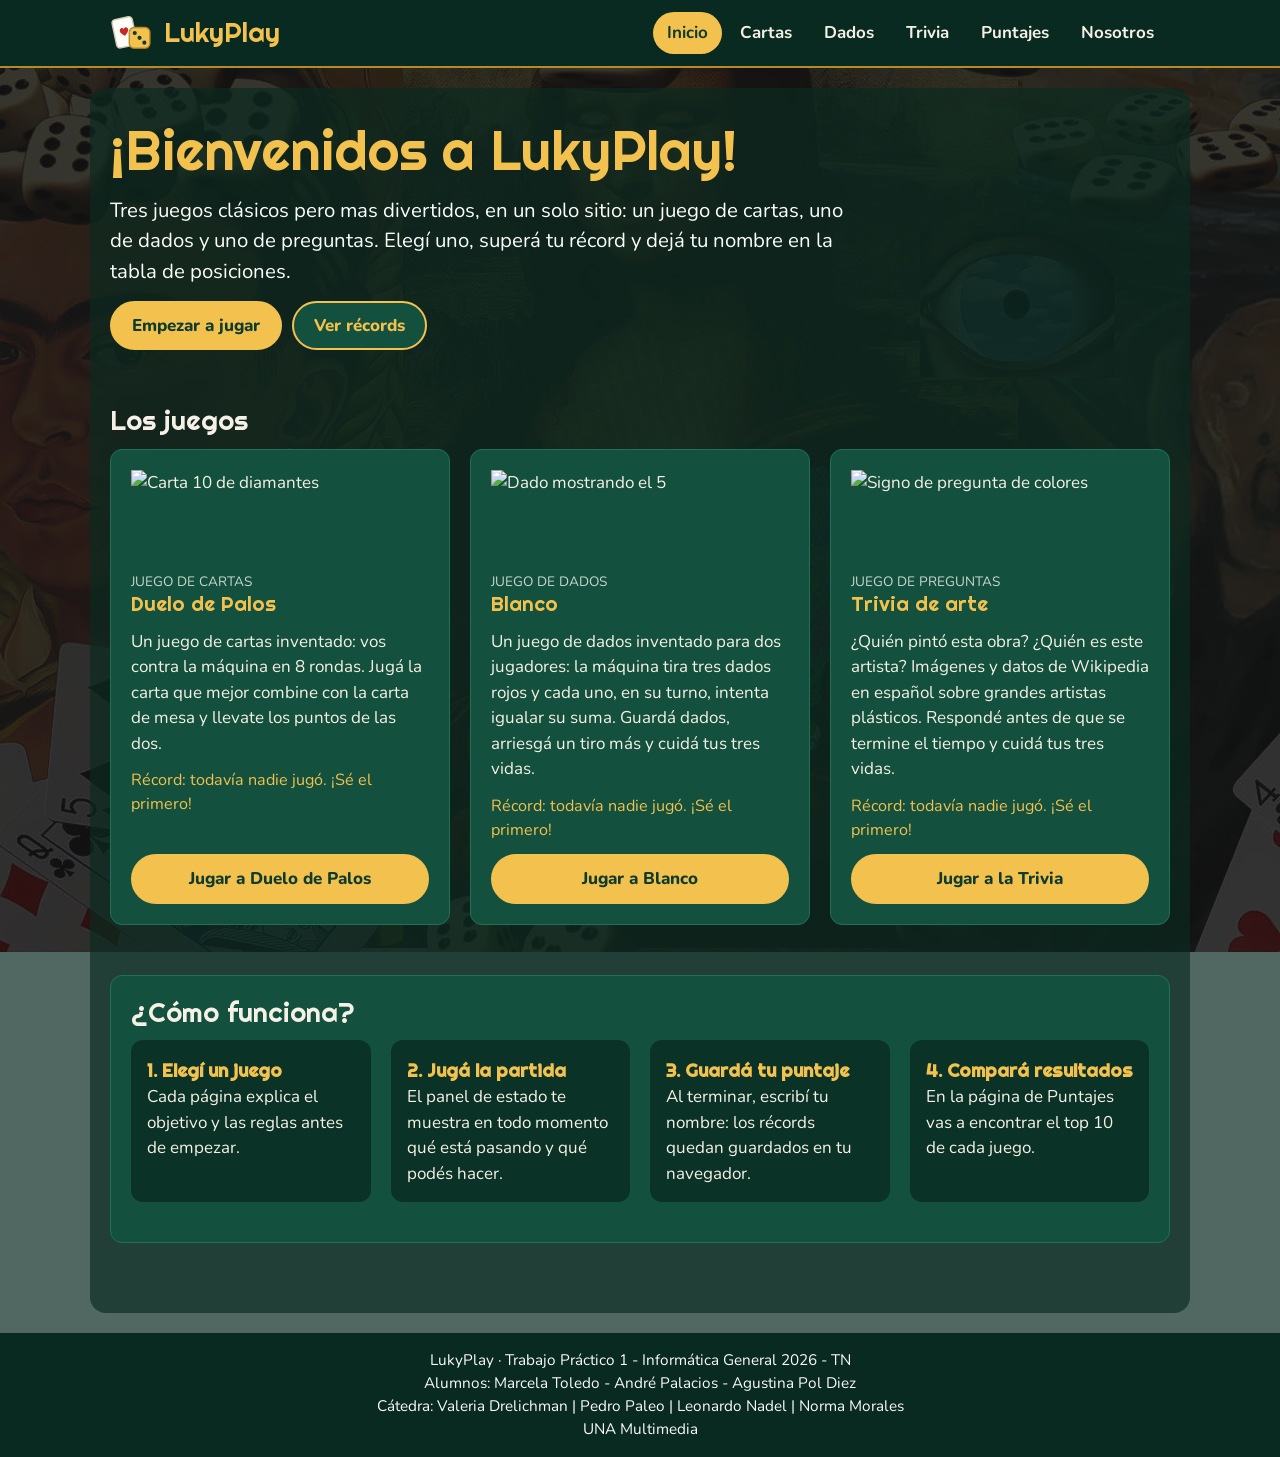
==== index.html @ 2ef5e029 "Estructura del sitio" ====
<!DOCTYPE html>
<html lang="es">
<head>
  <meta charset="UTF-8">
  <meta name="viewport" content="width=device-width, initial-scale=1.0">
  <title>LukyPlay | Inicio</title>
  <link rel="preconnect" href="https://fonts.googleapis.com">
  <link rel="preconnect" href="https://fonts.gstatic.com" crossorigin>
  <link href="https://fonts.googleapis.com/css2?family=Nunito:wght@400;700;800&family=Righteous&display=swap" rel="stylesheet">
  <link rel="stylesheet" href="css/estilos.css">
</head>
<body>
  <header class="encabezado">
    <div class="encabezado-contenido">
      <a class="marca" href="index.html"><img src="img/logo.svg" alt="">LukyPlay</a>
      <nav class="menu">
        <ul>
          <li><a class="activo" href="index.html">Inicio</a></li>
          <li><a href="cartas.html">Cartas</a></li>
          <li><a href="dados.html">Dados</a></li>
          <li><a href="preguntas.html">Trivia</a></li>
          <li><a href="puntajes.html">Puntajes</a></li>
          <li><a href="nosotros.html">Nosotros</a></li>
        </ul>
      </nav>
    </div>
  </header>

  <main>
    <section class="portada">
      <div class="portada-texto">
        <h1>¡Bienvenidos a LukyPlay!</h1>
        <p class="bajada">Tres juegos clásicos pero mas divertidos, en un solo sitio: un juego de cartas, uno de dados y uno de preguntas. Elegí uno, superá tu récord y dejá tu nombre en la tabla de posiciones.</p>
        <div class="acciones">
          <a class="btn" href="cartas.html">Empezar a jugar</a>
          <a class="btn btn-secundario" href="puntajes.html">Ver récords</a>
        </div>
      </div>
      <div class="portada-imagen">
        <div class="abanico">
          <img class="carta-1" src="img/cartas/corazones-A.svg" alt="">
          <img class="carta-2" src="img/cartas/picas-K.svg" alt="">
          <img class="dado-portada" src="img/dados/dado-6.svg" alt="">
        </div>
      </div>
    </section>

    <section>
      <h2 id="titulo-juegos">Los juegos</h2>
      <div class="tarjetas-juegos">
        <article class="tarjeta-juego">
          <img src="img/cartas/diamantes-10.svg" alt="Carta 10 de diamantes">
          <span class="etiqueta">Juego de cartas</span>
          <h3>Duelo de Palos</h3>
          <p>Un juego de cartas inventado: vos contra la máquina en 8 rondas. Jugá la carta que mejor combine con la carta de mesa y llevate los puntos de las dos.</p>
          <p class="record-portada" id="record-cartas">Récord: —</p>
          <a class="btn" href="cartas.html">Jugar a Duelo de Palos</a>
        </article>
        <article class="tarjeta-juego">
          <img src="img/dados/dado-5.svg" alt="Dado mostrando el 5">
          <span class="etiqueta">Juego de dados</span>
          <h3>Blanco</h3>
          <p>Un juego de dados inventado para dos jugadores: la máquina tira tres dados rojos y cada uno, en su turno, intenta igualar su suma. Guardá dados, arriesgá un tiro más y cuidá tus tres vidas.</p>
          <p class="record-portada" id="record-dados">Récord: —</p>
          <a class="btn" href="dados.html">Jugar a Blanco</a>
        </article>
        <article class="tarjeta-juego">
          <img src="img/logo-trivia.png" alt="Signo de pregunta de colores">
          <span class="etiqueta">Juego de preguntas</span>
          <h3>Trivia de arte</h3>
          <p>¿Quién pintó esta obra? ¿Quién es este artista? Imágenes y datos de Wikipedia en español sobre grandes artistas plásticos. Respondé antes de que se termine el tiempo y cuidá tus tres vidas.</p>
          <p class="record-portada" id="record-preguntas">Récord: —</p>
          <a class="btn" href="preguntas.html">Jugar a la Trivia</a>
        </article>
      </div>
    </section>

    <section class="panel">
      <h2 id="titulo-como">¿Cómo funciona?</h2>
      <ol class="pasos">
        <li><strong>1. Elegí un juego</strong>Cada página explica el objetivo y las reglas antes de empezar.</li>
        <li><strong>2. Jugá la partida</strong>El panel de estado te muestra en todo momento qué está pasando y qué podés hacer.</li>
        <li><strong>3. Guardá tu puntaje</strong>Al terminar, escribí tu nombre: los récords quedan guardados en tu navegador.</li>
        <li><strong>4. Compará resultados</strong>En la página de Puntajes vas a encontrar el top 10 de cada juego.</li>
      </ol>
    </section>
  </main>

   <footer class="pie">     
        <p>LukyPlay · Trabajo Práctico 1 - Informática General 2026 - TN</p>
        <p>Alumnos: Marcela Toledo - André Palacios - Agustina Pol Diez</p>      
        <p>Cátedra: Valeria Drelichman | Pedro Paleo | Leonardo Nadel | Norma Morales<br>
            UNA Multimedia</p>
  </footer>

  <script src="js/comun.js"></script>
  <script src="js/inicio.js"></script>
</body>
</html>
---- css/estilos.css ----
/* 
   LukyPlay - Hoja de estilos única del sitio
   Organización:
   1. Estilos generales
   2. Estructura (header, nav, main, footer)
   3. Componentes comunes (botones, paneles, mensajes, formularios)
   4. Página principal
   5. Juego de cartas (Duelo de Palos)
   6. Juego de dados (Blanco)
   7. Juego de preguntas (Trivia)
   8. Puntajes y Nosotros

   Colores del sitio:
   verde mesa #0e3b2e · verde panel #14503e · borde #21705a
   dorado #f2c14e · crema #fbf6ea · texto #f5f1e6 · rojo #e05252
   */

/* ---------- 1. Estilos generales ---------- */
* {
  box-sizing: border-box;
}

body {
  margin: 0;
  min-height: 100vh;
  display: flex;
  flex-direction: column;
  font-family: 'Nunito', Arial, sans-serif;
  font-size: 17px;
  line-height: 1.5;
  color: #f5f1e6;
  /* Fondo: collage de obras, cartas y dados. Queda fijo al hacer scroll */
  background-color: #0b2b22b5;
  background-image: url("../img/fondo.jpg");
  background-position: center;
  background-repeat: no-repeat;
  background-attachment: fixed;
}

h1,
h2,
h3 {
  font-family: 'Righteous', 'Arial Black', sans-serif;
  font-weight: normal;
  line-height: 1.2;
  margin: 0 0 12px;
}

h1 {
  font-size: 2.4em;
  color: #f2c14e;
}

h2 {
  font-size: 1.6em;
}

h3 {
  font-size: 1.2em;
  color: #f2c14e;
}

p {
  margin: 0 0 12px;
}

a:link,
a:visited {
  color: #f2c14e;
}

a:hover,
a:active {
  color: #ffffff;
}

img {
  max-width: 100%;
}

/* ---------- 2. Estructura ---------- */
.encabezado {
  background-color: #092a20;
  border-bottom: 2px solid #b8892a;
}

.encabezado-contenido {
  max-width: 1100px;
  margin: 0 auto;
  padding: 10px 20px;
  display: flex;
  flex-wrap: wrap;
  align-items: center;
  justify-content: space-between;
}

.marca {
  display: flex;
  align-items: center;
  font-family: 'Righteous', sans-serif;
  font-size: 1.6em;
  text-decoration: none;
}

.marca img {
  width: 44px;
  height: 44px;
  margin-right: 10px;
}

.menu ul {
  list-style-type: none;
  margin: 0;
  padding: 0;
  display: flex;
  flex-wrap: wrap;
}

.menu li {
  margin: 2px;
}

.menu a:link,
.menu a:visited {
  display: block;
  padding: 8px 14px;
  border-radius: 999px;
  color: #f5f1e6;
  text-decoration: none;
  font-weight: bold;
}

.menu a:hover {
  background-color: #14503e;
  color: #f2c14e;
}

/* Página actual del menú */
.menu a.activo {
  background-color: #f2c14e;
  color: #0e3b2e;
}

/* El contenido va sobre un panel verde semitransparente
   para que el texto se lea bien encima del fondo */
main {
  flex: 1;
  width: 100%;
  max-width: 1100px;
  margin: 20px auto;
  padding: 30px 20px 50px;
  background-color: rgba(9, 42, 32, 0.667);
  border-radius: 16px;
}

.pie {
  background-color: #092a20;
  color: #f9faf9;
  text-align: center;
  font-size: 0.9em;
  padding: 16px 20px;
}

.pie p {
  margin: 0;
}

/* ---------- 3. Componentes comunes ---------- */
.panel {
  background-color: #14503e;
  border: 1px solid #21705a;
  border-radius: 12px;
  padding: 20px;
  margin-bottom: 20px;
}

/* Dos columnas (objetivo y reglas) que pasan a una sola en pantallas chicas */
.intro-juego {
  display: flex;
  flex-wrap: wrap;
  margin: 0 -10px 20px;
}

.intro-juego .panel {
  flex: 1 1 300px;
  margin: 0 10px 20px;
}

.reglas {
  margin: 0;
  padding-left: 20px;
}

.reglas li {
  margin-bottom: 6px;
}

.btn {
  display: inline-block;
  font-family: 'Nunito', Arial, sans-serif;
  font-size: 1em;
  font-weight: 800;
  text-decoration: none;
  padding: 10px 20px;
  border-radius: 999px;
  border: 2px solid #f2c14e;
  background-color: #f2c14e;
  color: #0e3b2e;
  cursor: pointer;
}

a.btn:link,
a.btn:visited {
  color: #0e3b2e;
}

.btn:hover {
  background-color: #ffd66e;
  border-color: #ffd66e;
}

.btn-secundario {
  background-color: #14503e;
  color: #f2c14e;
}

a.btn-secundario:link,
a.btn-secundario:visited {
  color: #f2c14e;
}

.btn-secundario:hover {
  background-color: #1d6650;
  border-color: #f2c14e;
}

.btn-peligro {
  background-color: #e05252;
  border-color: #e05252;
  color: #ffffff;
}

.btn-peligro:hover {
  background-color: #ef6a6a;
  border-color: #ef6a6a;
}

/* Botones deshabilitados: se ven grises y no se pueden usar */
button:disabled,
button:disabled:hover {
  background-color: #3c5a50;
  border-color: #3c5a50;
  color: #7d8c85;
  cursor: not-allowed;
}

.acciones {
  display: flex;
  flex-wrap: wrap;
  align-items: center;
  margin: 14px 0;
}

.acciones .btn,
.acciones .mensaje {
  margin: 0 10px 10px 0;
}

.mensaje {
  padding: 12px 16px;
  border-radius: 8px;
  background-color: #0b3227;
  border-left: 5px solid #f2c14e;
  font-weight: bold;
  margin: 14px 0;
}

.mensaje-ok {
  border-left-color: #4cc38a;
}

.mensaje-error {
  border-left-color: #e05252;
}

.oculto {
  display: none;
}

/* Panel de estado: ronda, puntos, tiro, tiempo, vidas, etc. */
.estado {
  display: flex;
  flex-wrap: wrap;
  margin-bottom: 6px;
}

.estado-item {
  background-color: #0b3227;
  border-radius: 8px;
  padding: 8px 14px;
  min-width: 110px;
  margin: 0 10px 10px 0;
}

.estado-item span {
  display: block;
  font-size: 0.8em;
  color: #c9d8cf;
  text-transform: uppercase;
}

.estado-item strong {
  font-size: 1.3em;
  color: #f2c14e;
}

.campo {
  margin: 0 16px 14px 0;
}

.campo label {
  display: block;
  font-weight: bold;
  margin-bottom: 4px;
}

.campo input,
.campo select {
  font-family: 'Nunito', Arial, sans-serif;
  font-size: 1em;
  padding: 8px 12px;
  border-radius: 8px;
  border: 2px solid #21705a;
  background-color: #fbf6ea;
  color: #1b1b1b;
  width: 100%;
  max-width: 320px;
}

.campo-error {
  color: #ffb3b3;
  font-weight: bold;
}

.form-record {
  margin-top: 16px;
  padding-top: 16px;
  border-top: 1px dashed #21705a;
}

.fila-form,
.config-jugadores {
  display: flex;
  flex-wrap: wrap;
  align-items: flex-end;
}

/* ---------- 4. Página principal ---------- */
.portada {
  display: flex;
  flex-wrap: wrap;
  align-items: center;
  margin-bottom: 30px;
}

.portada-texto {
  flex: 1 1 400px;
  margin-right: 20px;
}

.portada-texto h1 {
  font-size: 3.2em;
}

.bajada {
  font-size: 1.2em;
  color: #f9fdfb;
  
}

.portada-imagen {
  flex: 0 1 300px;
  display: flex;
  justify-content: center;
}

/* Cartas y dado superpuestos con position y z-index */
.abanico {
  position: relative;
  width: 260px;
  height: 200px;
}

.abanico img {
  position: absolute;
  width: 110px;
  top: 20px;
}

.abanico .carta-1 {
  left: 20px;
  transform: rotate(-14deg);
}

.abanico .carta-2 {
  left: 80px;
  top: 0;
  z-index: 2;
}

.abanico .dado-portada {
  width: 70px;
  left: 175px;
  top: 120px;
  z-index: 3;
  transform: rotate(12deg);
}

.tarjetas-juegos {
  display: flex;
  flex-wrap: wrap;
  margin: 0 -10px 30px;
}

.tarjeta-juego {
  flex: 1 1 280px;
  display: flex;
  flex-direction: column;
  margin: 0 10px 20px;
  background-color: #14503e;
  border: 1px solid #21705a;
  border-radius: 12px;
  padding: 20px;
}

.tarjeta-juego:hover {
  border-color: #f2c14e;
}

.tarjeta-juego img {
  height: 90px;
  width: auto;
  align-self: flex-start;
  margin-bottom: 12px;
}

.etiqueta {
  font-size: 0.8em;
  text-transform: uppercase;
  color: #c9d8cf;
}

.tarjeta-juego p {
  flex: 1;
}

.record-portada {
  font-size: 0.95em;
  color: #f2c14e;
}

.tarjeta-juego .btn {
  text-align: center;
}

.pasos {
  display: flex;
  flex-wrap: wrap;
  padding: 0;
  margin: 0 -10px;
  list-style-type: none;
}

.pasos li {
  flex: 1 1 220px;
  margin: 0 10px 20px;
  background-color: #0b3227;
  border-radius: 12px;
  padding: 16px;
}

.pasos strong {
  display: block;
  color: #f2c14e;
  font-family: 'Righteous', sans-serif;
  font-size: 1.1em;
}

/* ---------- 5. Juego de cartas (Duelo de Palos) ---------- */
.mesa {
  background-color: #0b3227;
  border: 6px solid #5a3a1e;
  border-radius: 24px;
  padding: 20px;
}

/* Carta de mesa y las dos jugadas, una al lado de la otra */
.fila-mesa {
  display: flex;
  flex-wrap: wrap;
  border-bottom: 1px dashed #21705a;
  margin-bottom: 16px;
}

.fila-mesa .zona-mano {
  flex: 1 1 180px;
}

.zona-mano {
  margin-bottom: 16px;
}

.mano {
  display: flex;
  flex-wrap: wrap;
  min-height: 150px;
}

.carta {
  margin: 0 10px 10px 0;
}

.carta img {
  display: block;
  width: 100px;
  height: 140px;
}

/* Cartas de la mano del jugador: son botones */
.carta-boton {
  padding: 0;
  margin: 0 10px 10px 0;
  border: 4px solid #0b3227;
  border-radius: 12px;
  background-color: #0b3227;
  cursor: pointer;
}

.carta-boton img {
  display: block;
  width: 100px;
  height: 140px;
}

.carta-boton:hover {
  border-color: #f2c14e;
}

.carta-boton:disabled,
.carta-boton:disabled:hover {
  border-color: #0b3227;
  background-color: #0b3227;
  cursor: not-allowed;
}

/* La mano de la máquina se ve más chica */
.mano-chica {
  min-height: 80px;
}

.mano-chica .carta img {
  width: 50px;
  height: 70px;
}

/* ---------- 6. Juego de dados (Blanco) ---------- */
.zona-dados {
  padding: 16px 10px 6px;
  background-color: #0b3227;
  border: 6px solid #5a3a1e;
  border-radius: 24px;
  margin-bottom: 10px;
  text-align: center;
}

.zona-objetivo {
  border-color: #8e1f1f;
}

.titulo-dados span {
  color: #ffffff;
  font-size: 1.3em;
}

.fila-dados {
  display: flex;
  flex-wrap: wrap;
  justify-content: center;
}

.dado-imagen {
  width: 80px;
  height: 80px;
  margin: 0 7px 10px;
}

.dado {
  width: 80px;
  height: 80px;
  padding: 0;
  margin: 0 7px 10px;
  border: 4px solid #0b3227;
  border-radius: 18px;
  background-color: #0b3227;
  cursor: pointer;
}

.dado img {
  width: 100%;
  height: 100%;
  display: block;
}

.dado:hover {
  border-color: #b8892a;
}

/* Dado guardado por el jugador */
.retenido,
.retenido:hover {
  border-color: #f2c14e;
  background-color: #f2c14e;
}

.dado:disabled {
  cursor: not-allowed;
  border-color: #0b3227;
  background-color: #0b3227;
}

.retenido:disabled {
  border-color: #f2c14e;
  background-color: #f2c14e;
}

/* Durante la tirada los dados alternan esta clase */
.girando img {
  transform: rotate(20deg);
}

/* Marcador de los dos jugadores */
.marcador {
  display: flex;
  flex-wrap: wrap;
  margin-bottom: 6px;
}

.marcador-jugador {
  flex: 1 1 200px;
  margin: 0 10px 10px 0;
  padding: 10px 14px;
  border: 3px solid #21705a;
  border-radius: 12px;
  background-color: #0b3227;
}

.marcador-jugador strong {
  display: block;
  font-family: 'Righteous', sans-serif;
  font-size: 1.2em;
}

/* Jugador que tiene el turno */
.marcador-activo {
  border-color: #f2c14e;
  background-color: #1d4a3c;
}

/* Jugador sin vidas */
.marcador-afuera {
  color: #7d8c85;
  text-decoration: line-through;
}

.ayuda-dados {
  text-align: center;
  color: #c9d8cf;
  font-size: 0.95em;
}

/* ---------- 7. Juego de preguntas (Trivia) ---------- */
.barra-tiempo {
  height: 14px;
  background-color: #0b3227;
  border-radius: 999px;
  overflow: hidden;
  margin-bottom: 16px;
}

.barra-tiempo-relleno {
  height: 100%;
  width: 100%;
  background-color: #4cc38a;
}

.alerta {
  background-color: #e05252;
}

.pregunta-meta {
  display: flex;
  flex-wrap: wrap;
  margin-bottom: 8px;
}

.chip {
  font-size: 0.8em;
  padding: 2px 10px;
  margin-right: 8px;
  border-radius: 999px;
  background-color: #0b3227;
  color: #c9d8cf;
}

/* Imagen a la izquierda y pregunta a la derecha (en celular, una debajo de la otra) */
.pregunta-layout {
  display: flex;
  flex-wrap: wrap;
  align-items: flex-start;
  margin: 0 -10px;
}

.pregunta-imagen {
  flex: 0 1 320px;
  margin: 0 10px 16px;
  text-align: center;
}

.pregunta-imagen img {
  max-height: 340px;
  border: 6px solid #5a3a1e;
  border-radius: 6px;
  background-color: #fbf6ea;
}

.pregunta-contenido {
  flex: 1 1 320px;
  margin: 0 10px;
}

.pista {
  color: #f2c14e;
  font-style: italic;
}

/* Resumen de Wikipedia que aparece después de responder */
.dato {
  font-size: 0.95em;
  color: #c9d8cf;
  border-left: 3px solid #21705a;
  padding-left: 12px;
}

.texto-pregunta {
  font-size: 1.35em;
  font-weight: 800;
  margin-bottom: 16px;
}

.opciones {
  display: flex;
  flex-direction: column;
}

.opcion {
  font-family: 'Nunito', sans-serif;
  font-size: 1.05em;
  text-align: left;
  padding: 12px 16px;
  margin-bottom: 10px;
  border-radius: 10px;
  border: 2px solid #21705a;
  background-color: #0b3227;
  color: #f5f1e6;
  cursor: pointer;
}

.opcion:hover {
  border-color: #f2c14e;
  background-color: #1d4a3c;
}

.opcion:disabled,
.opcion:disabled:hover {
  border-color: #21705a;
  background-color: #0b3227;
  color: #9fb3a9;
  cursor: default;
}

/* Respuesta correcta en verde y elegida incorrecta en rojo */
.correcta,
.correcta:disabled,
.correcta:disabled:hover {
  border-color: #4cc38a;
  background-color: #1f6b4c;
  color: #ffffff;
}

.incorrecta,
.incorrecta:disabled,
.incorrecta:disabled:hover {
  border-color: #e05252;
  background-color: #6e2a2a;
  color: #ffffff;
}

/* Opciones eliminadas por el comodín 50:50 */
.descartada,
.descartada:disabled {
  text-decoration: line-through;
  color: #5d7268;
}

.cargando {
  display: flex;
  align-items: center;
}

.cargando p {
  margin: 0 0 0 14px;
}

.dado-cargando {
  width: 44px;
  height: 44px;
}

/* Animación de giro (igual que el ejemplo del dado de la clase 17).
   Se ejecuta cada vez que aparece la sección de carga. */
.dado-cargando {
  animation: girar 1s linear;
}

@keyframes girar {
  from {
    transform: rotate(0deg);
  }
  to {
    transform: rotate(360deg);
  }
}

/* ---------- 8. Puntajes y Nosotros ---------- */
.grilla-puntajes {
  display: flex;
  flex-wrap: wrap;
  margin: 0 -10px;
}

.grilla-puntajes .panel {
  flex: 1 1 320px;
  margin: 0 10px 20px;
}

.lista-records {
  margin: 0;
  padding-left: 24px;
}

.lista-records li {
  padding: 6px 0;
  border-bottom: 1px solid #21705a;
}

.sin-datos {
  color: #c9d8cf;
  font-style: italic;
}

.integrantes {
  display: flex;
  flex-wrap: wrap;
  list-style-type: none;
  padding: 0;
  margin: 0 -10px 20px;
}

.integrante {
  flex: 1 1 240px;
  margin: 0 10px 20px;
  background-color: #14503e;
  border: 1px solid #21705a;
  border-radius: 12px;
  padding: 20px;
  text-align: center;
}

.avatar {
  width: 80px;
  height: 80px;
  margin: 0 auto 10px;
  border-radius: 50%;
  background-color: #f2c14e;
  color: #0e3b2e;
  font-family: 'Righteous', sans-serif;
  font-size: 2em;
  display: flex;
  align-items: center;
  justify-content: center;
}

.integrante h3 {
  margin-bottom: 4px;
}

.integrante p {
  color: #c9d8cf;
  margin: 0;
}
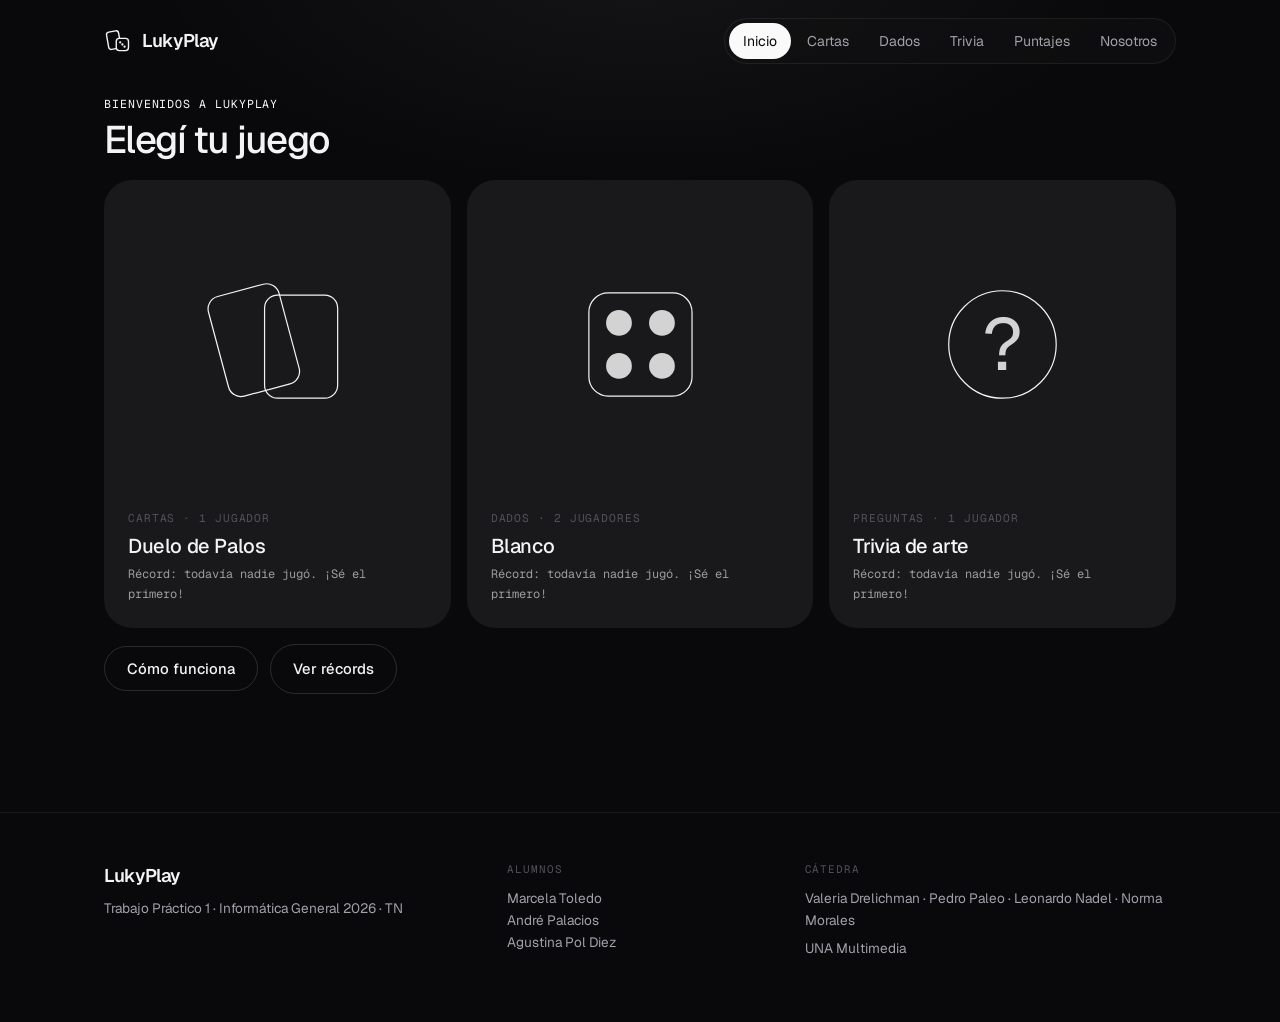
==== commit 4687f6c7: "CSS edits style: mejorar interactividad en la navegación y el juego  - Actualización de estilos CSS." ====
--- a/index.html
+++ b/index.html
@@ -6,13 +6,13 @@
   <title>LukyPlay | Inicio</title>
   <link rel="preconnect" href="https://fonts.googleapis.com">
   <link rel="preconnect" href="https://fonts.gstatic.com" crossorigin>
-  <link href="https://fonts.googleapis.com/css2?family=Nunito:wght@400;700;800&family=Righteous&display=swap" rel="stylesheet">
+  <link href="https://fonts.googleapis.com/css2?family=Geist:wght@300..700&family=Geist+Mono:wght@400;500&display=swap" rel="stylesheet">
   <link rel="stylesheet" href="css/estilos.css">
 </head>
-<body>
+<body class="pagina-compacta">
   <header class="encabezado">
     <div class="encabezado-contenido">
-      <a class="marca" href="index.html"><img src="img/logo.svg" alt="">LukyPlay</a>
+      <a class="marca" href="index.html"><img src="img/logo-min.svg" alt="">LukyPlay</a>
       <nav class="menu">
         <ul>
           <li><a class="activo" href="index.html">Inicio</a></li>
@@ -27,73 +27,107 @@
   </header>
 
   <main>
-    <section class="portada">
-      <div class="portada-texto">
-        <h1>¡Bienvenidos a LukyPlay!</h1>
-        <p class="bajada">Tres juegos clásicos pero mas divertidos, en un solo sitio: un juego de cartas, uno de dados y uno de preguntas. Elegí uno, superá tu récord y dejá tu nombre en la tabla de posiciones.</p>
-        <div class="acciones">
-          <a class="btn" href="cartas.html">Empezar a jugar</a>
-          <a class="btn btn-secundario" href="puntajes.html">Ver récords</a>
-        </div>
+    <!-- Cabecera compacta: el selector de juegos queda como protagonista -->
+    <section class="cabecera-juego">
+      <div>
+        <span class="sobretitulo">Bienvenidos a LukyPlay</span>
+        <h1>Elegí tu juego</h1>
+          </div>
+      
+    </section>
+
+    <section class="selector-juegos" aria-label="Juegos">
+      <!-- Selector de juegos: cada tarjeta es un link. Al pasar el mouse
+           se ilumina la elegida y se apagan las otras (ver estilos.css, sección 4) -->
+      <div class="tarjetas-juegos">
+        <a class="tarjeta-juego" href="cartas.html">
+          <div class="icono-juego">
+            <svg viewBox="0 0 100 100" aria-hidden="true">
+              <rect x="22" y="24" width="34" height="48" rx="6" transform="rotate(-15 39 48)"/>
+              <rect x="44" y="27" width="34" height="48" rx="6"/>
+            </svg>
+          </div>
+          <div class="tarjeta-info">
+            <span class="etiqueta">Cartas · 1 jugador</span>
+            <h3>Duelo de Palos</h3>
+            <p class="record-portada" id="record-cartas">Récord: —</p>
+          </div>
+        </a>
+        <a class="tarjeta-juego" href="dados.html">
+          <div class="icono-juego">
+            <svg viewBox="0 0 100 100" aria-hidden="true">
+              <rect x="26" y="26" width="48" height="48" rx="9"/>
+              <circle cx="40" cy="40" r="6" class="lleno"/>
+              <circle cx="60" cy="40" r="6" class="lleno"/>
+              <circle cx="40" cy="60" r="6" class="lleno"/>
+              <circle cx="60" cy="60" r="6" class="lleno"/>
+            </svg>
+          </div>
+          <div class="tarjeta-info">
+            <span class="etiqueta">Dados · 2 jugadores</span>
+            <h3>Blanco</h3>
+            <p class="record-portada" id="record-dados">Récord: —</p>
+          </div>
+        </a>
+        <a class="tarjeta-juego" href="preguntas.html">
+          <div class="icono-juego">
+            <svg viewBox="0 0 100 100" aria-hidden="true">
+              <circle cx="50" cy="50" r="25"/>
+              <text x="50" y="62" text-anchor="middle" class="lleno">?</text>
+            </svg>
+          </div>
+          <div class="tarjeta-info">
+            <span class="etiqueta">Preguntas · 1 jugador</span>
+            <h3>Trivia de arte</h3>
+            <p class="record-portada" id="record-preguntas">Récord: —</p>
+          </div>
+        </a>
       </div>
-      <div class="portada-imagen">
-        <div class="abanico">
-          <img class="carta-1" src="img/cartas/corazones-A.svg" alt="">
-          <img class="carta-2" src="img/cartas/picas-K.svg" alt="">
-          <img class="dado-portada" src="img/dados/dado-6.svg" alt="">
-        </div>
+
+      <div class="acciones">
+        <button type="button" class="btn btn-secundario" id="btn-reglas">Cómo funciona</button>
+        <a class="btn btn-secundario" href="puntajes.html">Ver récords</a>
       </div>
     </section>
 
-    <section>
-      <h2 id="titulo-juegos">Los juegos</h2>
-      <div class="tarjetas-juegos">
-        <article class="tarjeta-juego">
-          <img src="img/cartas/diamantes-10.svg" alt="Carta 10 de diamantes">
-          <span class="etiqueta">Juego de cartas</span>
-          <h3>Duelo de Palos</h3>
-          <p>Un juego de cartas inventado: vos contra la máquina en 8 rondas. Jugá la carta que mejor combine con la carta de mesa y llevate los puntos de las dos.</p>
-          <p class="record-portada" id="record-cartas">Récord: —</p>
-          <a class="btn" href="cartas.html">Jugar a Duelo de Palos</a>
-        </article>
-        <article class="tarjeta-juego">
-          <img src="img/dados/dado-5.svg" alt="Dado mostrando el 5">
-          <span class="etiqueta">Juego de dados</span>
-          <h3>Blanco</h3>
-          <p>Un juego de dados inventado para dos jugadores: la máquina tira tres dados rojos y cada uno, en su turno, intenta igualar su suma. Guardá dados, arriesgá un tiro más y cuidá tus tres vidas.</p>
-          <p class="record-portada" id="record-dados">Récord: —</p>
-          <a class="btn" href="dados.html">Jugar a Blanco</a>
-        </article>
-        <article class="tarjeta-juego">
-          <img src="img/logo-trivia.png" alt="Signo de pregunta de colores">
-          <span class="etiqueta">Juego de preguntas</span>
-          <h3>Trivia de arte</h3>
-          <p>¿Quién pintó esta obra? ¿Quién es este artista? Imágenes y datos de Wikipedia en español sobre grandes artistas plásticos. Respondé antes de que se termine el tiempo y cuidá tus tres vidas.</p>
-          <p class="record-portada" id="record-preguntas">Récord: —</p>
-          <a class="btn" href="preguntas.html">Jugar a la Trivia</a>
-        </article>
+    <!-- "Cómo funciona" en una ventana, igual que las reglas de los juegos
+         (el botón #btn-reglas la abre desde comun.js) -->
+    <dialog class="ventana-reglas ventana-chica" id="ventana-reglas" aria-labelledby="titulo-ventana-reglas">
+      <div class="ventana-contenido">
+        <div class="ventana-cabecera">
+          <h2 id="titulo-ventana-reglas">Cómo funciona</h2>
+          <form method="dialog"><button type="submit" class="btn btn-secundario">Cerrar</button></form>
+        </div>
+        <ol class="pasos">
+          <li><span class="paso-num">01</span><strong>Elegí un juego</strong>En cada juego, el botón «Cómo se juega» muestra el objetivo y las reglas.</li>
+          <li><span class="paso-num">02</span><strong>Jugá</strong>El panel de estado muestra la ronda, los puntos y lo que podés hacer.</li>
+          <li><span class="paso-num">03</span><strong>Guardá tu puntaje</strong>Al terminar, escribí tu nombre. El récord queda guardado en este navegador.</li>
+          <li><span class="paso-num">04</span><strong>Compará</strong>La tabla de puntajes muestra el top 10 de cada juego.</li>
+        </ol>
       </div>
-    </section>
-
-    <section class="panel">
-      <h2 id="titulo-como">¿Cómo funciona?</h2>
-      <ol class="pasos">
-        <li><strong>1. Elegí un juego</strong>Cada página explica el objetivo y las reglas antes de empezar.</li>
-        <li><strong>2. Jugá la partida</strong>El panel de estado te muestra en todo momento qué está pasando y qué podés hacer.</li>
-        <li><strong>3. Guardá tu puntaje</strong>Al terminar, escribí tu nombre: los récords quedan guardados en tu navegador.</li>
-        <li><strong>4. Compará resultados</strong>En la página de Puntajes vas a encontrar el top 10 de cada juego.</li>
-      </ol>
-    </section>
+    </dialog>
   </main>
 
-   <footer class="pie">     
-        <p>LukyPlay · Trabajo Práctico 1 - Informática General 2026 - TN</p>
-        <p>Alumnos: Marcela Toledo - André Palacios - Agustina Pol Diez</p>      
-        <p>Cátedra: Valeria Drelichman | Pedro Paleo | Leonardo Nadel | Norma Morales<br>
-            UNA Multimedia</p>
+  <footer class="pie">
+    <div class="pie-contenido">
+      <div>
+        <span class="pie-marca">LukyPlay</span>
+        <p>Trabajo Práctico 1 · Informática General 2026 · TN</p>
+      </div>
+      <div>
+        <span class="pie-titulo">Alumnos</span>
+        <p>Marcela Toledo<br>André Palacios<br>Agustina Pol Diez</p>
+      </div>
+      <div>
+        <span class="pie-titulo">Cátedra</span>
+        <p>Valeria Drelichman · Pedro Paleo · Leonardo Nadel · Norma Morales</p>
+        <p>UNA Multimedia</p>
+      </div>
+    </div>
   </footer>
 
   <script src="js/comun.js"></script>
+  <script src="js/interaccion.js"></script>
   <script src="js/inicio.js"></script>
 </body>
 </html>
--- a/css/estilos.css
+++ b/css/estilos.css
@@ -1,63 +1,128 @@
-/* 
-   LukyPlay - Hoja de estilos única del sitio
-   Organización:
-   1. Estilos generales
-   2. Estructura (header, nav, main, footer)
-   3. Componentes comunes (botones, paneles, mensajes, formularios)
-   4. Página principal
-   5. Juego de cartas (Duelo de Palos)
-   6. Juego de dados (Blanco)
-   7. Juego de preguntas (Trivia)
-   8. Puntajes y Nosotros
-
-   Colores del sitio:
-   verde mesa #0e3b2e · verde panel #14503e · borde #21705a
-   dorado #f2c14e · crema #fbf6ea · texto #f5f1e6 · rojo #e05252
-   */
+/*
+  LukyPlay - Hoja de estilos única del sitio
+  Organización:
+    0. Tokens
+    1. Estilos generales
+    2. Estructura (header, nav, main, footer)
+    3. Componentes comunes (botones, paneles, mensajes, formularios)
+    4. Página principal
+    5. Juego de cartas (Duelo de Palos)
+    6. Juego de dados (Blanco)
+    7. Juego de preguntas (Trivia)
+    8. Puntajes y Nosotros
+    9. Cabeceras, bloques y Nosotros (proceso, mapa, stack)
+   10. Revelado y accesibilidad
+
+  Dirección: minimalista, en blanco y negro (el color sólo marca acierto y error). El movimiento
+  se limita al revelado al hacer scroll (js/interaccion.js), el hover del
+  selector de juegos de la portada y el feedback de los juegos.
+*/
+
+/* ---------- 0. Tokens ---------- */
+:root {
+  --bg: #09090b;
+  --surface: #111113;
+  --surface-2: #19191c;
+  --line: rgba(255, 255, 255, 0.07);
+  --line-strong: rgba(255, 255, 255, 0.14);
+
+  --text: #f4f4f5;
+  --muted: #a1a1aa;
+  --faint: #52525b;
+  --accent: #fafafa;
+  --accent-soft: rgba(255, 255, 255, 0.08);
+  --accent-ink: #09090b;
+  --ok: #4ade80;
+  --ok-soft: rgba(74, 222, 128, 0.12);
+  --bad: #f87171;
+  --bad-soft: rgba(248, 113, 113, 0.12);
+
+  --font: 'Geist', system-ui, -apple-system, 'Segoe UI', Arial, sans-serif;
+  --font-mono: 'Geist Mono', ui-monospace, 'SFMono-Regular', monospace;
+
+  --radius: 14px;
+  --radius-lg: 22px;
+  --gap: 16px;
+  --space-section: clamp(56px, 8vw, 112px);
+
+  --ease-out: cubic-bezier(0.16, 1, 0.3, 1);
+  --ease-ui: cubic-bezier(0.22, 1, 0.36, 1);
+  --dur-fast: 0.2s;
+  --dur-base: 0.45s;
+  --dur-slow: 0.9s;
+
+  --z-header: 50;
+
+  /* Tamaño de cartas y dados: se achican en pantallas bajas (ver la media query de abajo) */
+  --carta-ancho: 92px;
+  --dado-lado: 76px;
+}
+
+/* Pantallas bajas (notebooks chicas): cartas y dados más chicos para no tener que hacer scroll */
+@media (max-height: 760px) {
+  :root {
+    --carta-ancho: 76px;
+    --dado-lado: 64px;
+  }
+}
 
 /* ---------- 1. Estilos generales ---------- */
 * {
   box-sizing: border-box;
 }
 
+html {
+  scroll-behavior: smooth;
+}
+
 body {
   margin: 0;
   min-height: 100vh;
   display: flex;
   flex-direction: column;
-  font-family: 'Nunito', Arial, sans-serif;
-  font-size: 17px;
-  line-height: 1.5;
-  color: #f5f1e6;
-  /* Fondo: collage de obras, cartas y dados. Queda fijo al hacer scroll */
-  background-color: #0b2b22b5;
-  background-image: url("../img/fondo.jpg");
-  background-position: center;
-  background-repeat: no-repeat;
-  background-attachment: fixed;
+  font-family: var(--font);
+  font-size: 16px;
+  line-height: 1.6;
+  color: var(--text);
+  background-color: var(--bg);
+  -webkit-font-smoothing: antialiased;
+}
+
+/* Un halo muy suave arriba de todo, para que el negro no sea plano */
+body::before {
+  content: "";
+  position: fixed;
+  inset: 0;
+  z-index: -1;
+  background: radial-gradient(60% 40% at 50% -5%, rgba(255, 255, 255, 0.05), transparent 70%);
+  pointer-events: none;
+}
+
+::selection {
+  background-color: var(--accent);
+  color: var(--accent-ink);
 }
 
 h1,
 h2,
 h3 {
-  font-family: 'Righteous', 'Arial Black', sans-serif;
-  font-weight: normal;
-  line-height: 1.2;
-  margin: 0 0 12px;
+  font-weight: 500;
+  line-height: 1.1;
+  letter-spacing: -0.03em;
+  margin: 0 0 16px;
 }
 
 h1 {
-  font-size: 2.4em;
-  color: #f2c14e;
+  font-size: clamp(2.2rem, 5vw, 3.4rem);
 }
 
 h2 {
-  font-size: 1.6em;
+  font-size: clamp(1.6rem, 3vw, 2.2rem);
 }
 
 h3 {
-  font-size: 1.2em;
-  color: #f2c14e;
+  font-size: 1.25rem;
+  letter-spacing: -0.02em;
 }
 
 p {
@@ -66,12 +131,16 @@
 
 a:link,
 a:visited {
-  color: #f2c14e;
+  color: var(--text);
+  text-decoration: underline;
+  text-decoration-color: var(--line-strong);
+  text-underline-offset: 4px;
+  transition: text-decoration-color var(--dur-fast) var(--ease-ui);
 }
 
 a:hover,
 a:active {
-  color: #ffffff;
+  text-decoration-color: var(--accent);
 }
 
 img {
@@ -80,177 +149,413 @@
 
 /* ---------- 2. Estructura ---------- */
 .encabezado {
-  background-color: #092a20;
-  border-bottom: 2px solid #b8892a;
+  position: sticky;
+  top: 0;
+  z-index: var(--z-header);
+  border-bottom: 1px solid transparent;
+  transition: background-color var(--dur-base) var(--ease-ui),
+    border-color var(--dur-base) var(--ease-ui);
+}
+
+/* Al bajar, el header gana fondo translúcido y una línea */
+.encabezado.is-scrolled {
+  background-color: rgba(9, 9, 11, 0.72);
+  -webkit-backdrop-filter: blur(16px) saturate(140%);
+  backdrop-filter: blur(16px) saturate(140%);
+  border-bottom-color: var(--line);
 }
 
 .encabezado-contenido {
-  max-width: 1100px;
+  max-width: 1120px;
   margin: 0 auto;
-  padding: 10px 20px;
+  padding: 18px 24px;
   display: flex;
   flex-wrap: wrap;
   align-items: center;
   justify-content: space-between;
+  gap: 8px 24px;
+  transition: padding var(--dur-base) var(--ease-ui);
+}
+
+.is-scrolled .encabezado-contenido {
+  padding-top: 12px;
+  padding-bottom: 12px;
 }
 
 .marca {
   display: flex;
   align-items: center;
-  font-family: 'Righteous', sans-serif;
-  font-size: 1.6em;
+  font-size: 1.15rem;
+  font-weight: 600;
+  letter-spacing: -0.02em;
+}
+
+a.marca:link,
+a.marca:visited {
+  color: var(--text);
   text-decoration: none;
 }
 
 .marca img {
-  width: 44px;
-  height: 44px;
+  width: 28px;
+  height: 28px;
   margin-right: 10px;
 }
 
+/* Menú en una cápsula, con el ítem activo resaltado adentro */
 .menu ul {
   list-style-type: none;
   margin: 0;
-  padding: 0;
+  padding: 4px;
   display: flex;
   flex-wrap: wrap;
-}
-
-.menu li {
-  margin: 2px;
+  gap: 2px;
+  border: 1px solid var(--line);
+  border-radius: 999px;
+  background-color: rgba(17, 17, 19, 0.6);
 }
 
 .menu a:link,
 .menu a:visited {
   display: block;
-  padding: 8px 14px;
+  padding: 7px 14px;
   border-radius: 999px;
-  color: #f5f1e6;
+  color: var(--muted);
   text-decoration: none;
-  font-weight: bold;
+  font-size: 0.875rem;
+  transition: color var(--dur-fast) var(--ease-ui),
+    background-color var(--dur-fast) var(--ease-ui);
 }
 
 .menu a:hover {
-  background-color: #14503e;
-  color: #f2c14e;
+  color: var(--text);
+  background-color: var(--surface-2);
 }
 
 /* Página actual del menú */
 .menu a.activo {
-  background-color: #f2c14e;
-  color: #0e3b2e;
-}
-
-/* El contenido va sobre un panel verde semitransparente
-   para que el texto se lea bien encima del fondo */
+  color: var(--accent-ink);
+  background-color: var(--accent);
+}
+
 main {
   flex: 1;
   width: 100%;
-  max-width: 1100px;
-  margin: 20px auto;
-  padding: 30px 20px 50px;
-  background-color: rgba(9, 42, 32, 0.667);
-  border-radius: 16px;
+  max-width: 1120px;
+  margin: 0 auto;
+  padding: clamp(32px, 6vw, 72px) 24px var(--space-section);
 }
 
 .pie {
-  background-color: #092a20;
-  color: #f9faf9;
-  text-align: center;
-  font-size: 0.9em;
-  padding: 16px 20px;
+  border-top: 1px solid var(--line);
+  color: var(--muted);
+  font-size: 0.85rem;
+  padding: 48px 24px 56px;
+}
+
+/* Marca, alumnos y cátedra en columnas; en celular, una debajo de la otra */
+.pie-contenido {
+  max-width: 1120px;
+  margin: 0 auto;
+  padding: 0 24px;
+  display: grid;
+  grid-template-columns: 1.4fr 1fr 1.4fr;
+  gap: 32px;
 }
 
 .pie p {
-  margin: 0;
+  margin: 0 0 6px;
+}
+
+.pie-marca {
+  display: block;
+  color: var(--text);
+  font-size: 1.15rem;
+  font-weight: 600;
+  letter-spacing: -0.02em;
+  margin-bottom: 8px;
+}
+
+.pie-titulo {
+  display: block;
+  font-family: var(--font-mono);
+  font-size: 0.68rem;
+  letter-spacing: 0.08em;
+  text-transform: uppercase;
+  color: var(--faint);
+  margin-bottom: 10px;
+}
+
+@media (max-width: 720px) {
+  .pie-contenido {
+    grid-template-columns: 1fr;
+    gap: 24px;
+  }
 }
 
 /* ---------- 3. Componentes comunes ---------- */
 .panel {
-  background-color: #14503e;
-  border: 1px solid #21705a;
-  border-radius: 12px;
-  padding: 20px;
-  margin-bottom: 20px;
+  background-color: var(--surface);
+  border: 1px solid var(--line);
+  border-radius: var(--radius-lg);
+  padding: 24px;
+  margin-bottom: var(--gap);
 }
 
 /* Dos columnas (objetivo y reglas) que pasan a una sola en pantallas chicas */
 .intro-juego {
+  display: grid;
+  grid-template-columns: repeat(auto-fit, minmax(300px, 1fr));
+  gap: var(--gap);
+  margin-bottom: var(--gap);
+}
+
+.intro-juego .panel {
+  margin: 0;
+  display: flex;
+  flex-direction: column;
+}
+
+.panel h2 {
+  font-size: clamp(1.4rem, 2.4vw, 1.75rem);
+}
+
+.intro-juego h3 {
+  font-size: 0.95rem;
+  color: var(--muted);
+  margin: 24px 0 12px;
+}
+
+/* Etiqueta chica arriba de un título */
+.sobretitulo {
+  display: block;
+  font-family: var(--font-mono);
+  font-size: 0.72rem;
+  letter-spacing: 0.08em;
+  text-transform: uppercase;
+  color: var(--accent);
+  margin-bottom: 12px;
+}
+
+.lead {
+  color: var(--muted);
+}
+
+.lead strong {
+  color: var(--text);
+  font-weight: 500;
+}
+
+/* Nota al pie de un panel, separada por una línea */
+.nota {
+  margin: auto 0 0;
+  padding-top: 18px;
+  font-size: 0.85rem;
+  color: var(--faint);
+}
+
+.nota strong {
+  color: var(--muted);
+  font-weight: 500;
+}
+
+/* Notas al pie de un panel: lista chica, sin viñetas, con raya */
+.notas {
+  list-style-type: none;
+  padding: 0;
+  margin: 0;
+  font-size: 0.875rem;
+  color: var(--muted);
+}
+
+.notas li {
+  position: relative;
+  padding-left: 18px;
+  margin-bottom: 8px;
+}
+
+.notas li::before {
+  content: "—";
+  position: absolute;
+  left: 0;
+  color: var(--faint);
+}
+
+.notas strong {
+  color: var(--text);
+  font-weight: 500;
+}
+
+/* Datos rápidos de un juego: "1 jugador · 8 rondas · ..." */
+.datos-juego {
   display: flex;
   flex-wrap: wrap;
-  margin: 0 -10px 20px;
-}
-
-.intro-juego .panel {
-  flex: 1 1 300px;
-  margin: 0 10px 20px;
+  gap: 6px;
+  list-style-type: none;
+  padding: 0;
+  margin: 4px 0 0;
+}
+
+.datos-juego li {
+  font-family: var(--font-mono);
+  font-size: 0.72rem;
+  padding: 4px 10px;
+  border: 1px solid var(--line);
+  border-radius: 999px;
+  color: var(--muted);
+}
+
+/* Pasos numerados: filas separadas por una línea, como la tabla de puntos.
+   El número va posicionado aparte para que el texto (con <strong> adentro) fluya normal. */
+ol.reglas {
+  counter-reset: paso;
+  list-style-type: none;
+  padding: 0;
 }
 
 .reglas {
   margin: 0;
   padding-left: 20px;
+  color: var(--muted);
 }
 
 .reglas li {
-  margin-bottom: 6px;
+  margin-bottom: 10px;
+}
+
+ol.reglas li {
+  counter-increment: paso;
+  position: relative;
+  margin: 0;
+  padding: 12px 0 12px 36px;
+  border-bottom: 1px solid var(--line);
+  font-size: 0.95rem;
+}
+
+ol.reglas li:last-child {
+  border-bottom: 0;
+}
+
+ol.reglas li::before {
+  content: counter(paso, decimal-leading-zero);
+  position: absolute;
+  left: 0;
+  top: 15px;
+  font-family: var(--font-mono);
+  font-size: 0.72rem;
+  color: var(--accent);
+}
+
+.reglas strong {
+  color: var(--text);
+  font-weight: 500;
+}
+
+/* Tabla de puntos: concepto a la izquierda, valor a la derecha */
+.tabla-puntos {
+  margin: 8px 0 0;
+}
+
+.tabla-puntos div {
+  display: flex;
+  align-items: baseline;
+  justify-content: space-between;
+  gap: 16px;
+  padding: 12px 0;
+  border-bottom: 1px solid var(--line);
+}
+
+.tabla-puntos div:last-child {
+  border-bottom: 0;
+}
+
+.tabla-puntos dt {
+  color: var(--muted);
+  font-size: 0.95rem;
+}
+
+.tabla-puntos dd {
+  margin: 0;
+  font-family: var(--font-mono);
+  font-size: 0.9rem;
+  color: var(--text);
+  text-align: right;
+  white-space: nowrap;
+}
+
+.tabla-puntos .destacada dd {
+  color: var(--accent);
+}
+
+.tabla-puntos .negativa dd {
+  color: var(--bad);
 }
 
 .btn {
-  display: inline-block;
-  font-family: 'Nunito', Arial, sans-serif;
-  font-size: 1em;
-  font-weight: 800;
+  display: inline-flex;
+  align-items: center;
+  justify-content: center;
+  gap: 8px;
+  font-family: var(--font);
+  font-size: 0.925rem;
+  font-weight: 500;
   text-decoration: none;
-  padding: 10px 20px;
+  padding: 12px 22px;
   border-radius: 999px;
-  border: 2px solid #f2c14e;
-  background-color: #f2c14e;
-  color: #0e3b2e;
+  border: 1px solid var(--accent);
+  background-color: var(--accent);
+  color: var(--accent-ink);
   cursor: pointer;
+  transition: background-color var(--dur-fast) var(--ease-ui),
+    border-color var(--dur-fast) var(--ease-ui),
+    color var(--dur-fast) var(--ease-ui);
 }
 
 a.btn:link,
 a.btn:visited {
-  color: #0e3b2e;
+  color: var(--accent-ink);
+  text-decoration: none;
 }
 
 .btn:hover {
-  background-color: #ffd66e;
-  border-color: #ffd66e;
+  background-color: #d4d4d8;
+  border-color: #d4d4d8;
 }
 
 .btn-secundario {
-  background-color: #14503e;
-  color: #f2c14e;
+  background-color: transparent;
+  border-color: var(--line-strong);
+  color: var(--text);
 }
 
 a.btn-secundario:link,
 a.btn-secundario:visited {
-  color: #f2c14e;
+  color: var(--text);
 }
 
 .btn-secundario:hover {
-  background-color: #1d6650;
-  border-color: #f2c14e;
+  background-color: transparent;
+  border-color: var(--text);
 }
 
 .btn-peligro {
-  background-color: #e05252;
-  border-color: #e05252;
-  color: #ffffff;
+  background-color: transparent;
+  border-color: rgba(248, 113, 113, 0.4);
+  color: var(--bad);
 }
 
 .btn-peligro:hover {
-  background-color: #ef6a6a;
-  border-color: #ef6a6a;
-}
-
-/* Botones deshabilitados: se ven grises y no se pueden usar */
+  background-color: var(--bad-soft);
+  border-color: var(--bad);
+}
+
+/* Botones deshabilitados: se apagan y no se pueden usar */
 button:disabled,
-button:disabled:hover {
-  background-color: #3c5a50;
-  border-color: #3c5a50;
-  color: #7d8c85;
+button:disabled:hover,
+button:disabled:active {
+  background-color: var(--surface-2);
+  border-color: var(--line);
+  color: var(--faint);
   cursor: not-allowed;
 }
 
@@ -258,29 +563,34 @@
   display: flex;
   flex-wrap: wrap;
   align-items: center;
-  margin: 14px 0;
-}
-
-.acciones .btn,
+  gap: 12px;
+  margin: 16px 0;
+}
+
+.mensaje {
+  padding: 14px 18px;
+  border-radius: var(--radius);
+  background-color: var(--surface-2);
+  border: 1px solid var(--line);
+  font-weight: 500;
+  margin: 12px 0;
+  animation: entrar var(--dur-base) var(--ease-out);
+}
+
 .acciones .mensaje {
-  margin: 0 10px 10px 0;
-}
-
-.mensaje {
-  padding: 12px 16px;
-  border-radius: 8px;
-  background-color: #0b3227;
-  border-left: 5px solid #f2c14e;
-  font-weight: bold;
-  margin: 14px 0;
+  margin: 0;
 }
 
 .mensaje-ok {
-  border-left-color: #4cc38a;
+  background-color: var(--ok-soft);
+  border-color: rgba(74, 222, 128, 0.3);
+  color: var(--ok);
 }
 
 .mensaje-error {
-  border-left-color: #e05252;
+  background-color: var(--bad-soft);
+  border-color: rgba(248, 113, 113, 0.3);
+  color: var(--bad);
 }
 
 .oculto {
@@ -289,216 +599,342 @@
 
 /* Panel de estado: ronda, puntos, tiro, tiempo, vidas, etc. */
 .estado {
-  display: flex;
-  flex-wrap: wrap;
-  margin-bottom: 6px;
+  display: grid;
+  grid-template-columns: repeat(auto-fit, minmax(130px, 1fr));
+  gap: 1px;
+  margin-bottom: 12px;
+  background-color: var(--line);
+  border: 1px solid var(--line);
+  border-radius: var(--radius);
+  overflow: hidden;
 }
 
 .estado-item {
-  background-color: #0b3227;
-  border-radius: 8px;
-  padding: 8px 14px;
-  min-width: 110px;
-  margin: 0 10px 10px 0;
+  background-color: var(--surface);
+  padding: 10px 16px;
 }
 
 .estado-item span {
   display: block;
-  font-size: 0.8em;
-  color: #c9d8cf;
+  font-family: var(--font-mono);
+  font-size: 0.68rem;
+  letter-spacing: 0.08em;
+  color: var(--faint);
   text-transform: uppercase;
 }
 
 .estado-item strong {
-  font-size: 1.3em;
-  color: #f2c14e;
+  font-size: 1.35rem;
+  font-weight: 500;
+  letter-spacing: -0.02em;
+  line-height: 1.3;
+  color: var(--text);
+  font-variant-numeric: tabular-nums;
+}
+
+/* Vidas: glifos de texto monocromos en lugar de emojis */
+.vidas {
+  color: var(--bad);
+  letter-spacing: 0.15em;
 }
 
 .campo {
-  margin: 0 16px 14px 0;
+  margin: 0 16px 16px 0;
 }
 
 .campo label {
   display: block;
-  font-weight: bold;
-  margin-bottom: 4px;
+  font-size: 0.8rem;
+  color: var(--muted);
+  margin-bottom: 8px;
 }
 
 .campo input,
 .campo select {
-  font-family: 'Nunito', Arial, sans-serif;
-  font-size: 1em;
-  padding: 8px 12px;
-  border-radius: 8px;
-  border: 2px solid #21705a;
-  background-color: #fbf6ea;
-  color: #1b1b1b;
+  font-family: var(--font);
+  font-size: 1rem;
+  padding: 12px 16px;
+  border-radius: var(--radius);
+  border: 1px solid var(--line-strong);
+  background-color: var(--bg);
+  color: var(--text);
   width: 100%;
   max-width: 320px;
+  transition: border-color var(--dur-fast) var(--ease-ui),
+    box-shadow var(--dur-fast) var(--ease-ui);
+}
+
+.campo input:focus,
+.campo select:focus {
+  outline: none;
+  border-color: var(--accent);
+  box-shadow: 0 0 0 4px var(--accent-soft);
 }
 
 .campo-error {
-  color: #ffb3b3;
-  font-weight: bold;
+  color: var(--bad);
+  font-size: 0.875rem;
 }
 
 .form-record {
-  margin-top: 16px;
-  padding-top: 16px;
-  border-top: 1px dashed #21705a;
-}
-
-.fila-form,
-.config-jugadores {
+  margin-top: 24px;
+  padding-top: 24px;
+  border-top: 1px solid var(--line);
+}
+
+.fila-form {
   display: flex;
   flex-wrap: wrap;
   align-items: flex-end;
 }
 
+/* Campos de configuración: dos columnas parejas */
+.config-jugadores {
+  display: grid;
+  grid-template-columns: repeat(auto-fit, minmax(220px, 1fr));
+  gap: 0 16px;
+  max-width: 680px;
+}
+
+.config-jugadores .campo {
+  margin-right: 0;
+}
+
+.config-jugadores .campo input,
+.config-jugadores .campo select {
+  max-width: none;
+}
+
+/* Configuración centrada, sin panel (Dados: nombres de los jugadores) */
+.config-centrada {
+  text-align: center;
+  padding: 48px 0;
+}
+
+.config-centrada h2 {
+  font-size: clamp(2rem, 4vw, 2.6rem);
+  margin-bottom: 32px;
+}
+
+.config-centrada .config-jugadores {
+  gap: 0 20px;
+  max-width: 720px;
+  margin: 0 auto;
+}
+
+.config-centrada .campo input {
+  padding: 18px 26px;
+  font-size: 1.05rem;
+  border-color: transparent;
+  border-radius: 999px;
+  background-color: var(--surface-2);
+}
+
+.config-centrada .campo input::placeholder {
+  color: var(--muted);
+  opacity: 0.6;
+}
+
+.config-centrada .btn {
+  padding: 14px 32px;
+  font-size: 1rem;
+  margin-top: 8px;
+}
+
+/* Texto sólo para lectores de pantalla: el label existe pero no se ve */
+.solo-lector {
+  position: absolute;
+  width: 1px;
+  height: 1px;
+  overflow: hidden;
+  clip-path: inset(50%);
+  white-space: nowrap;
+}
+
 /* ---------- 4. Página principal ---------- */
-.portada {
+.bajada {
+  font-size: 1.125rem;
+  color: var(--muted);
+  max-width: 48ch;
+}
+
+/* Selector de juegos: tres tarjetas con un ícono grande de línea */
+.tarjetas-juegos {
+  display: grid;
+  grid-template-columns: repeat(auto-fit, minmax(220px, 1fr));
+  gap: var(--gap);
+}
+
+.tarjeta-juego:link,
+.tarjeta-juego:visited {
+  display: flex;
+  flex-direction: column;
+  color: var(--text);
+  text-decoration: none;
+  background-color: var(--surface-2);
+  border-radius: 28px;
+  overflow: hidden;
+  transition: background-color var(--dur-base) var(--ease-ui),
+    color var(--dur-base) var(--ease-ui);
+}
+
+.icono-juego {
+  display: grid;
+  place-items: center;
+  aspect-ratio: 1 / 0.95;
+}
+
+/* Trazo fino que toma el color del texto de la tarjeta (currentColor) */
+.icono-juego svg {
+  width: 62%;
+  fill: none;
+  stroke: currentColor;
+  stroke-width: 1.2px;
+  vector-effect: non-scaling-stroke;
+  transition: transform var(--dur-base) var(--ease-out);
+}
+
+.icono-juego svg * {
+  vector-effect: non-scaling-stroke;
+}
+
+.icono-juego .lleno {
+  fill: currentColor;
+  stroke: none;
+  opacity: 0.85;
+}
+
+.icono-juego text {
+  font-family: var(--font);
+  font-size: 34px;
+  font-weight: 400;
+}
+
+.tarjeta-info {
+  padding: 0 24px 24px;
+}
+
+.tarjeta-info h3 {
+  margin-bottom: 8px;
+}
+
+.etiqueta {
+  display: block;
+  font-family: var(--font-mono);
+  font-size: 0.7rem;
+  letter-spacing: 0.08em;
+  text-transform: uppercase;
+  color: var(--faint);
+  margin-bottom: 8px;
+}
+
+.record-portada {
+  font-family: var(--font-mono);
+  font-size: 0.75rem;
+  opacity: 0.6;   /* toma el color de la tarjeta, así también se apaga en el hover */
+  margin: 0;
+}
+
+/* Hover: la tarjeta elegida se ilumina y las otras se apagan.
+   Sólo en dispositivos con mouse; con teclado pasa lo mismo al hacer foco. */
+@media (hover: hover) {
+  .tarjeta-juego:hover {
+    background-color: #222225;
+  }
+
+  .tarjetas-juegos:hover .tarjeta-juego:not(:hover) {
+    background-color: var(--surface);
+    color: var(--faint);
+  }
+}
+
+.tarjeta-juego:hover .icono-juego svg,
+.tarjeta-juego:focus-visible .icono-juego svg {
+  transform: scale(1.06);
+}
+
+.tarjetas-juegos:has(.tarjeta-juego:focus-visible) .tarjeta-juego:not(:focus-visible) {
+  background-color: var(--surface);
+  color: var(--faint);
+}
+
+.pasos {
+  display: grid;
+  grid-template-columns: repeat(auto-fit, minmax(220px, 1fr));
+  gap: 24px;
+  padding: 0;
+  margin: 0;
+  list-style-type: none;
+  color: var(--muted);
+  font-size: 0.95rem;
+}
+
+.pasos li {
+  border-top: 1px solid var(--line-strong);
+  padding-top: 18px;
+}
+
+.pasos strong {
+  display: block;
+  color: var(--text);
+  font-weight: 500;
+  font-size: 1.05rem;
+  margin-bottom: 6px;
+}
+
+.paso-num {
+  display: block;
+  font-family: var(--font-mono);
+  font-size: 0.75rem;
+  color: var(--accent);
+  margin-bottom: 14px;
+}
+
+/* ---------- 5. Juego de cartas (Duelo de Palos) ---------- */
+/* Mensaje y botones en una fila: el mensaje ocupa lo que sobra */
+.barra-juego {
   display: flex;
   flex-wrap: wrap;
   align-items: center;
-  margin-bottom: 30px;
-}
-
-.portada-texto {
-  flex: 1 1 400px;
-  margin-right: 20px;
-}
-
-.portada-texto h1 {
-  font-size: 3.2em;
-}
-
-.bajada {
-  font-size: 1.2em;
-  color: #f9fdfb;
-  
-}
-
-.portada-imagen {
-  flex: 0 1 300px;
-  display: flex;
-  justify-content: center;
-}
-
-/* Cartas y dado superpuestos con position y z-index */
-.abanico {
-  position: relative;
-  width: 260px;
-  height: 200px;
-}
-
-.abanico img {
-  position: absolute;
-  width: 110px;
-  top: 20px;
-}
-
-.abanico .carta-1 {
-  left: 20px;
-  transform: rotate(-14deg);
-}
-
-.abanico .carta-2 {
-  left: 80px;
-  top: 0;
-  z-index: 2;
-}
-
-.abanico .dado-portada {
-  width: 70px;
-  left: 175px;
-  top: 120px;
-  z-index: 3;
-  transform: rotate(12deg);
-}
-
-.tarjetas-juegos {
+  gap: 12px;
+  margin-bottom: 12px;
+}
+
+.barra-juego .mensaje {
+  flex: 1 1 280px;
+  margin: 0;
+}
+
+.barra-juego .acciones {
+  margin: 0;
+}
+
+/* Mesa: arriba la carta de mesa y las dos jugadas; abajo tu mano y, al lado, la de la máquina */
+.mesa {
+  display: grid;
+  grid-template-columns: 1fr auto;
+  gap: 0 32px;
+  background-color: var(--surface);
+  background-image: radial-gradient(100% 70% at 50% 0%, rgba(255, 255, 255, 0.03), transparent 70%);
+  border: 1px solid var(--line);
+  border-radius: 28px;
+  padding: 20px 24px 4px;
+}
+
+/* En celular la mano de la máquina vuelve abajo de la tuya */
+@media (max-width: 720px) {
+  .mesa {
+    grid-template-columns: 1fr;
+    padding: 16px 16px 4px;
+  }
+}
+
+.fila-mesa {
+  grid-column: 1 / -1;
   display: flex;
   flex-wrap: wrap;
-  margin: 0 -10px 30px;
-}
-
-.tarjeta-juego {
-  flex: 1 1 280px;
-  display: flex;
-  flex-direction: column;
-  margin: 0 10px 20px;
-  background-color: #14503e;
-  border: 1px solid #21705a;
-  border-radius: 12px;
-  padding: 20px;
-}
-
-.tarjeta-juego:hover {
-  border-color: #f2c14e;
-}
-
-.tarjeta-juego img {
-  height: 90px;
-  width: auto;
-  align-self: flex-start;
-  margin-bottom: 12px;
-}
-
-.etiqueta {
-  font-size: 0.8em;
-  text-transform: uppercase;
-  color: #c9d8cf;
-}
-
-.tarjeta-juego p {
-  flex: 1;
-}
-
-.record-portada {
-  font-size: 0.95em;
-  color: #f2c14e;
-}
-
-.tarjeta-juego .btn {
-  text-align: center;
-}
-
-.pasos {
-  display: flex;
-  flex-wrap: wrap;
-  padding: 0;
-  margin: 0 -10px;
-  list-style-type: none;
-}
-
-.pasos li {
-  flex: 1 1 220px;
-  margin: 0 10px 20px;
-  background-color: #0b3227;
-  border-radius: 12px;
-  padding: 16px;
-}
-
-.pasos strong {
-  display: block;
-  color: #f2c14e;
-  font-family: 'Righteous', sans-serif;
-  font-size: 1.1em;
-}
-
-/* ---------- 5. Juego de cartas (Duelo de Palos) ---------- */
-.mesa {
-  background-color: #0b3227;
-  border: 6px solid #5a3a1e;
-  border-radius: 24px;
-  padding: 20px;
-}
-
-/* Carta de mesa y las dos jugadas, una al lado de la otra */
-.fila-mesa {
-  display: flex;
-  flex-wrap: wrap;
-  border-bottom: 1px dashed #21705a;
+  gap: 24px;
+  border-bottom: 1px solid var(--line);
   margin-bottom: 16px;
 }
 
@@ -506,6 +942,17 @@
   flex: 1 1 180px;
 }
 
+/* Rótulos de cada zona de la mesa */
+.mesa h3 {
+  font-family: var(--font-mono);
+  font-size: 0.7rem;
+  font-weight: 400;
+  letter-spacing: 0.08em;
+  text-transform: uppercase;
+  color: var(--faint);
+  margin-bottom: 10px;
+}
+
 .zona-mano {
   margin-bottom: 16px;
 }
@@ -513,124 +960,155 @@
 .mano {
   display: flex;
   flex-wrap: wrap;
-  min-height: 150px;
+  gap: 12px;
+  min-height: calc(var(--carta-ancho) * 1.4);
 }
 
 .carta {
-  margin: 0 10px 10px 0;
+  animation: entrar var(--dur-base) var(--ease-out);
 }
 
 .carta img {
   display: block;
-  width: 100px;
-  height: 140px;
+  width: var(--carta-ancho);
+  height: calc(var(--carta-ancho) * 1.4);
+  filter: drop-shadow(0 12px 18px rgba(0, 0, 0, 0.5));
 }
 
 /* Cartas de la mano del jugador: son botones */
 .carta-boton {
   padding: 0;
-  margin: 0 10px 10px 0;
-  border: 4px solid #0b3227;
-  border-radius: 12px;
-  background-color: #0b3227;
+  border: 0;
+  border-radius: 10px;
+  background-color: transparent;
   cursor: pointer;
+  transition: box-shadow var(--dur-fast) var(--ease-ui);
 }
 
 .carta-boton img {
   display: block;
-  width: 100px;
-  height: 140px;
+  width: var(--carta-ancho);
+  height: calc(var(--carta-ancho) * 1.4);
+  filter: drop-shadow(0 12px 18px rgba(0, 0, 0, 0.5));
 }
 
 .carta-boton:hover {
-  border-color: #f2c14e;
+  box-shadow: 0 0 0 2px var(--accent);
 }
 
 .carta-boton:disabled,
 .carta-boton:disabled:hover {
-  border-color: #0b3227;
-  background-color: #0b3227;
+  background-color: transparent;
+  box-shadow: none;
+  opacity: 0.4;
   cursor: not-allowed;
 }
 
 /* La mano de la máquina se ve más chica */
 .mano-chica {
-  min-height: 80px;
+  gap: 6px;
+  min-height: calc(var(--carta-ancho) * 0.7);
 }
 
 .mano-chica .carta img {
-  width: 50px;
-  height: 70px;
+  width: calc(var(--carta-ancho) / 2);
+  height: calc(var(--carta-ancho) * 0.7);
 }
 
 /* ---------- 6. Juego de dados (Blanco) ---------- */
+/* Objetivo y tu suma lado a lado; en celular, uno debajo del otro */
+.tablero-dados {
+  display: grid;
+  grid-template-columns: repeat(auto-fit, minmax(280px, 1fr));
+  gap: var(--gap);
+  margin-bottom: 4px;
+}
+
+.tablero-dados .zona-dados {
+  margin-bottom: 0;
+}
+
 .zona-dados {
-  padding: 16px 10px 6px;
-  background-color: #0b3227;
-  border: 6px solid #5a3a1e;
-  border-radius: 24px;
-  margin-bottom: 10px;
+  padding: 16px 14px 6px;
+  background-color: var(--surface);
+  border: 1px solid var(--line);
+  border-radius: 28px;
+  margin-bottom: 16px;
   text-align: center;
 }
 
 .zona-objetivo {
-  border-color: #8e1f1f;
+  background-image: radial-gradient(80% 80% at 50% 0%, rgba(248, 113, 113, 0.07), transparent 70%);
+}
+
+.titulo-dados {
+  font-size: 1.15rem;
+  color: var(--muted);
 }
 
 .titulo-dados span {
-  color: #ffffff;
-  font-size: 1.3em;
+  color: var(--text);
+  font-size: 1.6em;
+  font-variant-numeric: tabular-nums;
 }
 
 .fila-dados {
   display: flex;
   flex-wrap: wrap;
   justify-content: center;
+  gap: 14px;
 }
 
 .dado-imagen {
-  width: 80px;
-  height: 80px;
-  margin: 0 7px 10px;
+  width: var(--dado-lado);
+  height: var(--dado-lado);
+  margin-bottom: 10px;
 }
 
 .dado {
-  width: 80px;
-  height: 80px;
-  padding: 0;
-  margin: 0 7px 10px;
-  border: 4px solid #0b3227;
-  border-radius: 18px;
-  background-color: #0b3227;
+  width: var(--dado-lado);
+  height: var(--dado-lado);
+  padding: 6px;
+  margin-bottom: 10px;
+  border: 1px solid var(--line);
+  border-radius: 20px;
+  background-color: var(--surface-2);
   cursor: pointer;
+  transition: border-color var(--dur-fast) var(--ease-ui),
+    background-color var(--dur-fast) var(--ease-ui),
+    box-shadow var(--dur-fast) var(--ease-ui);
 }
 
 .dado img {
   width: 100%;
   height: 100%;
   display: block;
+  transition: transform 0.15s linear;
 }
 
 .dado:hover {
-  border-color: #b8892a;
+  border-color: var(--line-strong);
 }
 
 /* Dado guardado por el jugador */
 .retenido,
 .retenido:hover {
-  border-color: #f2c14e;
-  background-color: #f2c14e;
-}
-
-.dado:disabled {
+  border-color: var(--accent);
+  background-color: var(--accent-soft);
+  box-shadow: 0 0 0 4px var(--accent-soft);
+}
+
+.dado:disabled,
+.dado:disabled:hover {
   cursor: not-allowed;
-  border-color: #0b3227;
-  background-color: #0b3227;
+  border-color: var(--line);
+  background-color: var(--surface-2);
+  box-shadow: none;
 }
 
 .retenido:disabled {
-  border-color: #f2c14e;
-  background-color: #f2c14e;
+  border-color: var(--accent);
+  background-color: var(--accent-soft);
 }
 
 /* Durante la tirada los dados alternan esta clase */
@@ -639,182 +1117,219 @@
 }
 
 /* Marcador de los dos jugadores */
+/* Estado de la ronda a la izquierda y marcador de jugadores a la derecha */
+.tablero-cabecera {
+  display: flex;
+  flex-wrap: wrap;
+  gap: 12px;
+  margin-bottom: 12px;
+}
+
+.tablero-cabecera .estado {
+  flex: 1 1 380px;
+  margin: 0;
+}
+
 .marcador {
+  flex: 1 1 380px;
   display: flex;
   flex-wrap: wrap;
-  margin-bottom: 6px;
+  gap: 10px;
 }
 
 .marcador-jugador {
-  flex: 1 1 200px;
-  margin: 0 10px 10px 0;
-  padding: 10px 14px;
-  border: 3px solid #21705a;
-  border-radius: 12px;
-  background-color: #0b3227;
+  flex: 1 1 160px;
+  padding: 14px 18px;
+  border: 1px solid var(--line);
+  border-radius: var(--radius);
+  background-color: var(--surface);
+  transition: border-color var(--dur-base) var(--ease-ui),
+    box-shadow var(--dur-base) var(--ease-ui);
 }
 
 .marcador-jugador strong {
   display: block;
-  font-family: 'Righteous', sans-serif;
-  font-size: 1.2em;
+  font-weight: 500;
+  font-size: 1.1rem;
 }
 
 /* Jugador que tiene el turno */
 .marcador-activo {
-  border-color: #f2c14e;
-  background-color: #1d4a3c;
+  border-color: var(--accent);
+  box-shadow: 0 0 0 4px var(--accent-soft);
 }
 
 /* Jugador sin vidas */
 .marcador-afuera {
-  color: #7d8c85;
+  color: var(--faint);
   text-decoration: line-through;
 }
 
 .ayuda-dados {
   text-align: center;
-  color: #c9d8cf;
-  font-size: 0.95em;
+  color: var(--faint);
+  font-size: 0.875rem;
 }
 
 /* ---------- 7. Juego de preguntas (Trivia) ---------- */
 .barra-tiempo {
-  height: 14px;
-  background-color: #0b3227;
+  height: 4px;
+  background-color: var(--surface-2);
   border-radius: 999px;
-  overflow: hidden;
-  margin-bottom: 16px;
+  margin-bottom: 20px;
 }
 
 .barra-tiempo-relleno {
   height: 100%;
   width: 100%;
-  background-color: #4cc38a;
+  border-radius: 999px;
+  background-color: var(--accent);
+  box-shadow: 0 0 16px rgba(255, 255, 255, 0.35);
 }
 
 .alerta {
-  background-color: #e05252;
+  background-color: var(--bad);
+  box-shadow: 0 0 16px rgba(248, 113, 113, 0.7);
 }
 
 .pregunta-meta {
   display: flex;
   flex-wrap: wrap;
-  margin-bottom: 8px;
+  gap: 8px;
+  margin-bottom: 14px;
 }
 
 .chip {
-  font-size: 0.8em;
-  padding: 2px 10px;
-  margin-right: 8px;
+  font-family: var(--font-mono);
+  font-size: 0.7rem;
+  letter-spacing: 0.06em;
+  text-transform: uppercase;
+  padding: 4px 12px;
   border-radius: 999px;
-  background-color: #0b3227;
-  color: #c9d8cf;
-}
-
-/* Imagen a la izquierda y pregunta a la derecha (en celular, una debajo de la otra) */
+  border: 1px solid var(--line-strong);
+  color: var(--muted);
+}
+
+/* Imagen a la izquierda y pregunta la derecha (en celular, una debajo de la otra) */
 .pregunta-layout {
   display: flex;
   flex-wrap: wrap;
   align-items: flex-start;
-  margin: 0 -10px;
+  gap: 32px;
 }
 
 .pregunta-imagen {
   flex: 0 1 320px;
-  margin: 0 10px 16px;
   text-align: center;
 }
 
 .pregunta-imagen img {
-  max-height: 340px;
-  border: 6px solid #5a3a1e;
-  border-radius: 6px;
-  background-color: #fbf6ea;
+  max-height: min(340px, 40vh);
+  border-radius: var(--radius);
+  box-shadow: 0 0 0 1px var(--line-strong), 0 30px 60px rgba(0, 0, 0, 0.6);
+  animation: entrar var(--dur-slow) var(--ease-out);
 }
 
 .pregunta-contenido {
   flex: 1 1 320px;
-  margin: 0 10px;
 }
 
 .pista {
-  color: #f2c14e;
-  font-style: italic;
+  color: var(--accent);
 }
 
 /* Resumen de Wikipedia que aparece después de responder */
 .dato {
-  font-size: 0.95em;
-  color: #c9d8cf;
-  border-left: 3px solid #21705a;
-  padding-left: 12px;
+  font-size: 0.925rem;
+  color: var(--muted);
+  border-left: 1px solid var(--accent);
+  padding-left: 16px;
+  animation: entrar var(--dur-base) var(--ease-out);
 }
 
 .texto-pregunta {
-  font-size: 1.35em;
-  font-weight: 800;
-  margin-bottom: 16px;
-}
-
+  font-size: clamp(1.4rem, 3vw, 1.9rem);
+  font-weight: 500;
+  letter-spacing: -0.025em;
+  line-height: 1.2;
+  margin-bottom: 18px;
+}
+
+/* Opciones en grilla de 2 x 2; en pantallas angostas, una debajo de la otra */
 .opciones {
-  display: flex;
-  flex-direction: column;
+  display: grid;
+  grid-template-columns: repeat(2, minmax(0, 1fr));
+  gap: 8px;
+}
+
+@media (max-width: 600px) {
+  .opciones {
+    grid-template-columns: 1fr;
+  }
 }
 
 .opcion {
-  font-family: 'Nunito', sans-serif;
-  font-size: 1.05em;
+  font-family: var(--font);
+  font-size: 1rem;
   text-align: left;
-  padding: 12px 16px;
-  margin-bottom: 10px;
-  border-radius: 10px;
-  border: 2px solid #21705a;
-  background-color: #0b3227;
-  color: #f5f1e6;
+  padding: 12px 18px;
+  border-radius: var(--radius);
+  border: 1px solid var(--line-strong);
+  background-color: var(--surface);
+  color: var(--text);
   cursor: pointer;
+  transition: border-color var(--dur-fast) var(--ease-ui),
+    background-color var(--dur-fast) var(--ease-ui);
 }
 
 .opcion:hover {
-  border-color: #f2c14e;
-  background-color: #1d4a3c;
+  border-color: var(--text);
 }
 
 .opcion:disabled,
 .opcion:disabled:hover {
-  border-color: #21705a;
-  background-color: #0b3227;
-  color: #9fb3a9;
+  border-color: var(--line);
+  background-color: var(--surface);
+  color: var(--faint);
   cursor: default;
 }
 
-/* Respuesta correcta en verde y elegida incorrecta en rojo */
+/* Respuesta correcta en verde (con un pulso) y elegida incorrecta en rojo (con una sacudida) */
 .correcta,
 .correcta:disabled,
 .correcta:disabled:hover {
-  border-color: #4cc38a;
-  background-color: #1f6b4c;
-  color: #ffffff;
+  border-color: var(--ok);
+  background-color: var(--ok-soft);
+  color: var(--ok);
+}
+
+.correcta {
+  animation: pulso 0.7s var(--ease-out);
 }
 
 .incorrecta,
 .incorrecta:disabled,
 .incorrecta:disabled:hover {
-  border-color: #e05252;
-  background-color: #6e2a2a;
-  color: #ffffff;
+  border-color: var(--bad);
+  background-color: var(--bad-soft);
+  color: var(--bad);
+}
+
+.incorrecta {
+  animation: sacudir 0.4s var(--ease-ui);
 }
 
 /* Opciones eliminadas por el comodín 50:50 */
 .descartada,
 .descartada:disabled {
   text-decoration: line-through;
-  color: #5d7268;
+  opacity: 0.35;
 }
 
 .cargando {
   display: flex;
   align-items: center;
+  color: var(--muted);
 }
 
 .cargando p {
@@ -843,58 +1358,103 @@
 
 /* ---------- 8. Puntajes y Nosotros ---------- */
 .grilla-puntajes {
-  display: flex;
-  flex-wrap: wrap;
-  margin: 0 -10px;
+  display: grid;
+  grid-template-columns: repeat(auto-fit, minmax(320px, 1fr));
+  gap: var(--gap);
 }
 
 .grilla-puntajes .panel {
-  flex: 1 1 320px;
-  margin: 0 10px 20px;
-}
-
+  margin: 0;
+}
+
+/* Ranking: puesto, nombre con detalle y puntaje alineado a la derecha */
 .lista-records {
-  margin: 0;
-  padding-left: 24px;
+  counter-reset: puesto;
+  list-style-type: none;
+  margin: 0;
+  padding: 0;
+  font-variant-numeric: tabular-nums;
 }
 
 .lista-records li {
-  padding: 6px 0;
-  border-bottom: 1px solid #21705a;
+  counter-increment: puesto;
+  display: grid;
+  grid-template-columns: 32px 1fr auto;
+  align-items: baseline;
+  gap: 12px;
+  padding: 14px 0;
+  border-bottom: 1px solid var(--line);
+}
+
+.lista-records li:last-child {
+  border-bottom: 0;
+}
+
+.lista-records li::before {
+  content: counter(puesto, decimal-leading-zero);
+  font-family: var(--font-mono);
+  font-size: 0.72rem;
+  color: var(--faint);
+}
+
+.record-nombre {
+  color: var(--text);
+  overflow-wrap: anywhere;
+}
+
+.record-nombre small {
+  display: block;
+  font-size: 0.8rem;
+  color: var(--faint);
+}
+
+.record-puntaje {
+  font-family: var(--font-mono);
+  font-size: 0.85rem;
+  color: var(--muted);
+  white-space: nowrap;
+}
+
+/* El primer puesto resalta sólo con peso y contraste */
+.lista-records li:first-child::before,
+.lista-records li:first-child .record-puntaje {
+  color: var(--text);
+}
+
+.lista-records li:first-child .record-nombre {
+  font-weight: 500;
 }
 
 .sin-datos {
-  color: #c9d8cf;
-  font-style: italic;
+  color: var(--faint);
 }
 
 .integrantes {
-  display: flex;
-  flex-wrap: wrap;
+  display: grid;
+  grid-template-columns: repeat(auto-fit, minmax(240px, 1fr));
+  gap: var(--gap);
   list-style-type: none;
   padding: 0;
-  margin: 0 -10px 20px;
+  margin: 0 0 var(--gap);
 }
 
 .integrante {
-  flex: 1 1 240px;
-  margin: 0 10px 20px;
-  background-color: #14503e;
-  border: 1px solid #21705a;
-  border-radius: 12px;
-  padding: 20px;
-  text-align: center;
+  background-color: var(--surface);
+  border: 1px solid var(--line);
+  border-radius: var(--radius-lg);
+  padding: 24px;
 }
 
 .avatar {
-  width: 80px;
-  height: 80px;
-  margin: 0 auto 10px;
+  width: 56px;
+  height: 56px;
+  margin: 0 0 40px;
   border-radius: 50%;
-  background-color: #f2c14e;
-  color: #0e3b2e;
-  font-family: 'Righteous', sans-serif;
-  font-size: 2em;
+  border: 1px solid var(--line-strong);
+  background-color: var(--surface-2);
+  color: var(--accent);
+  font-family: var(--font-mono);
+  font-size: 0.9rem;
   display: flex;
   align-items: center;
   justify-content: center;
@@ -905,6 +1465,400 @@
 }
 
 .integrante p {
-  color: #c9d8cf;
-  margin: 0;
-}
+  color: var(--muted);
+  margin: 0;
+}
+
+/* ---------- 9. Cabeceras, bloques y Nosotros (proceso, mapa, stack) ---------- */
+.cabecera {
+  padding: clamp(16px, 4vw, 48px) 0 var(--space-section);
+}
+
+.cabecera h1 {
+  font-size: clamp(2.8rem, 8vw, 6rem);
+  line-height: 0.95;
+  letter-spacing: -0.05em;
+  max-width: 12ch;
+  margin-bottom: 28px;
+}
+
+/* Páginas de juego y puntajes: menos aire arriba para que el contenido quede a la vista */
+.pagina-compacta main {
+  padding-top: 12px;
+}
+
+.pagina-compacta .panel {
+  padding: 20px;
+}
+
+/* Cabecera compacta: título a la izquierda y el botón de reglas a la derecha */
+.cabecera-juego {
+  display: flex;
+  flex-wrap: wrap;
+  align-items: flex-end;
+  justify-content: space-between;
+  gap: 12px 24px;
+  padding-bottom: 16px;
+}
+
+.cabecera-juego .sobretitulo {
+  margin-bottom: 6px;
+}
+
+.cabecera-juego h1 {
+  font-size: clamp(1.8rem, 3.5vw, 2.4rem);
+  line-height: 1;
+  letter-spacing: -0.04em;
+  margin-bottom: 6px;
+}
+
+.cabecera-juego > div {
+  flex: 1 1 420px;
+}
+
+.cabecera-juego .acciones {
+  flex: 0 0 auto;
+  margin: 0;
+}
+
+.cabecera-juego .bajada {
+  font-size: 0.95rem;
+  max-width: none;
+  margin: 0;
+}
+
+/* Ventana de reglas (<dialog>): se abre encima del juego sin moverlo */
+.ventana-reglas {
+  width: min(980px, calc(100% - 32px));
+  max-height: calc(100% - 48px);
+  overflow-y: auto;
+  padding: 0;
+  border: 1px solid var(--line-strong);
+  border-radius: var(--radius-lg);
+  background-color: var(--bg);
+  color: var(--text);
+}
+
+.ventana-reglas::backdrop {
+  background-color: rgba(0, 0, 0, 0.7);
+  -webkit-backdrop-filter: blur(4px);
+  backdrop-filter: blur(4px);
+}
+
+/* El padding va adentro: así un clic en el fondo oscuro llega al <dialog> y lo cierra */
+.ventana-contenido {
+  padding: 24px;
+}
+
+.ventana-cabecera {
+  display: flex;
+  align-items: center;
+  justify-content: space-between;
+  gap: 16px;
+  margin-bottom: 20px;
+}
+
+.ventana-cabecera h2 {
+  margin: 0;
+}
+
+.ventana-reglas .intro-juego {
+  margin-bottom: 0;
+}
+
+/* Variante más angosta, para contenido corto (el "Cómo funciona" de la portada) */
+.ventana-chica {
+  width: min(720px, calc(100% - 32px));
+}
+
+/* Cifras del proyecto, en una fila con divisiones */
+.cifras {
+  display: grid;
+  grid-template-columns: repeat(auto-fit, minmax(150px, 1fr));
+  list-style-type: none;
+  padding: 0;
+  margin: 48px 0 0;
+  border-top: 1px solid var(--line);
+}
+
+.cifras li {
+  padding: 24px 24px 0 0;
+}
+
+.cifras strong {
+  display: block;
+  font-size: clamp(2.6rem, 5vw, 3.6rem);
+  font-weight: 500;
+  line-height: 1;
+  letter-spacing: -0.04em;
+  font-variant-numeric: tabular-nums;
+  margin-bottom: 8px;
+}
+
+.cifras span {
+  font-family: var(--font-mono);
+  font-size: 0.72rem;
+  color: var(--muted);
+}
+
+/* Cada bloque: título a la izquierda, contenido debajo */
+.bloque {
+  padding-top: 40px;
+  margin-bottom: var(--space-section);
+  border-top: 1px solid var(--line);
+}
+
+.bloque-titulo {
+  margin-bottom: 36px;
+}
+
+.bloque-titulo h2 {
+  font-size: clamp(2rem, 4.5vw, 3.2rem);
+  letter-spacing: -0.04em;
+  margin-bottom: 12px;
+}
+
+/* Proceso: pasos en columnas, con línea de tiempo arriba */
+.proceso {
+  display: grid;
+  grid-template-columns: repeat(auto-fit, minmax(190px, 1fr));
+  gap: 0;
+  list-style-type: none;
+  padding: 0;
+  margin: 0;
+}
+
+.proceso li {
+  position: relative;
+  padding: 28px 24px 8px 0;
+  border-top: 1px solid var(--line-strong);
+}
+
+/* Punto sobre la línea de tiempo */
+.proceso li::after {
+  content: "";
+  position: absolute;
+  top: -4px;
+  left: 0;
+  width: 7px;
+  height: 7px;
+  border-radius: 50%;
+  background-color: var(--accent);
+}
+
+.proceso .paso-num {
+  font-family: var(--font);
+  font-size: clamp(2.6rem, 4vw, 3.4rem);
+  font-weight: 500;
+  line-height: 1;
+  letter-spacing: -0.05em;
+  color: var(--faint);
+  margin-bottom: 20px;
+}
+
+.proceso h3 {
+  font-size: 1.15rem;
+  margin-bottom: 8px;
+}
+
+.proceso p {
+  color: var(--muted);
+  font-size: 0.925rem;
+}
+
+/* Mapa del sitio: 4 columnas (página → script → datos) y una base compartida.
+   Sin cajas: cada columna es una línea vertical con un punto por nodo. */
+.mapa {
+  display: grid;
+  grid-template-columns: repeat(4, 1fr);
+  gap: 40px var(--gap);
+}
+
+.mapa-columna {
+  display: flex;
+  flex-direction: column;
+  gap: 24px;
+  padding-left: 20px;
+  border-left: 1px solid var(--line-strong);
+}
+
+.mapa-nodo {
+  position: relative;
+}
+
+.mapa-nodo strong {
+  display: block;
+  font-family: var(--font-mono);
+  font-size: 0.85rem;
+  font-weight: 400;
+  color: var(--text);
+  margin-bottom: 2px;
+}
+
+.mapa-nodo small {
+  display: block;
+  font-size: 0.8rem;
+  color: var(--muted);
+}
+
+.mapa-tipo {
+  display: block;
+  font-family: var(--font-mono);
+  font-size: 0.65rem;
+  letter-spacing: 0.08em;
+  text-transform: uppercase;
+  color: var(--faint);
+  margin-bottom: 6px;
+}
+
+/* Punto sobre la línea: lleno en la página, gris en el script, hueco en los datos */
+.mapa-columna .mapa-nodo::before {
+  content: "";
+  position: absolute;
+  top: 3px;
+  left: -24px;
+  width: 7px;
+  height: 7px;
+  border-radius: 50%;
+  background-color: var(--faint);
+}
+
+.mapa-columna .mapa-nodo:first-child::before {
+  background-color: var(--accent);
+}
+
+.mapa-columna .mapa-dato::before {
+  background-color: var(--bg);
+  border: 1px solid var(--faint);
+}
+
+.mapa-columna .mapa-nodo:first-child strong {
+  font-family: var(--font);
+  font-size: 1.05rem;
+  font-weight: 500;
+  letter-spacing: -0.01em;
+}
+
+/* Base compartida: una fila separada por una línea, sin recuadro */
+.mapa-compartido {
+  grid-column: 1 / -1;
+  padding-top: 24px;
+  border-top: 1px solid var(--line);
+}
+
+.mapa-compartido > .mapa-tipo {
+  margin-bottom: 16px;
+}
+
+.mapa-base {
+  display: grid;
+  grid-template-columns: repeat(auto-fit, minmax(200px, 1fr));
+  gap: 20px var(--gap);
+}
+
+/* Stack: grilla de recursos sin cajas, sólo líneas */
+.stack {
+  display: grid;
+  grid-template-columns: repeat(auto-fit, minmax(260px, 1fr));
+  gap: 0 var(--gap);
+  list-style-type: none;
+  padding: 0;
+  margin: 0;
+}
+
+.stack li {
+  padding: 20px 0;
+  border-top: 1px solid var(--line);
+}
+
+.stack strong {
+  display: block;
+  font-weight: 500;
+  margin-bottom: 4px;
+}
+
+.stack p {
+  color: var(--muted);
+  font-size: 0.9rem;
+  margin: 0;
+}
+
+@media (max-width: 860px) {
+  .mapa {
+    grid-template-columns: repeat(2, 1fr);
+  }
+}
+
+@media (max-width: 520px) {
+  .mapa {
+    grid-template-columns: 1fr;
+  }
+}
+
+/* ---------- 10. Revelado y accesibilidad ---------- */
+/* Revelado al entrar en pantalla: sólo si hay JS (clase .js en <html>),
+   así sin JS el contenido se ve igual. */
+.js .revelar {
+  opacity: 0;
+  transform: translateY(28px);
+  transition: opacity var(--dur-slow) var(--ease-out) calc(var(--i, 0) * 80ms),
+    transform var(--dur-slow) var(--ease-out) calc(var(--i, 0) * 80ms),
+    border-color var(--dur-base) var(--ease-ui),
+    background-color var(--dur-base) var(--ease-ui),
+    color var(--dur-base) var(--ease-ui);
+}
+
+.js .revelar.is-visible {
+  opacity: 1;
+  transform: none;
+}
+
+@keyframes entrar {
+  from {
+    opacity: 0;
+    transform: translateY(8px);
+  }
+  to {
+    opacity: 1;
+    transform: none;
+  }
+}
+
+@keyframes pulso {
+  0% {
+    box-shadow: 0 0 0 0 rgba(74, 222, 128, 0.5);
+  }
+  100% {
+    box-shadow: 0 0 0 14px rgba(74, 222, 128, 0);
+  }
+}
+
+@keyframes sacudir {
+  20%,
+  60% {
+    transform: translateX(-6px);
+  }
+  40%,
+  80% {
+    transform: translateX(6px);
+  }
+}
+
+:focus-visible {
+  outline: 2px solid var(--accent);
+  outline-offset: 3px;
+}
+
+@media (prefers-reduced-motion: reduce) {
+  html {
+    scroll-behavior: auto;
+  }
+
+  *,
+  *::before,
+  *::after {
+    transition-duration: 0.01ms !important;
+    transition-delay: 0s !important;
+    animation-duration: 0.01ms !important;
+  }
+}
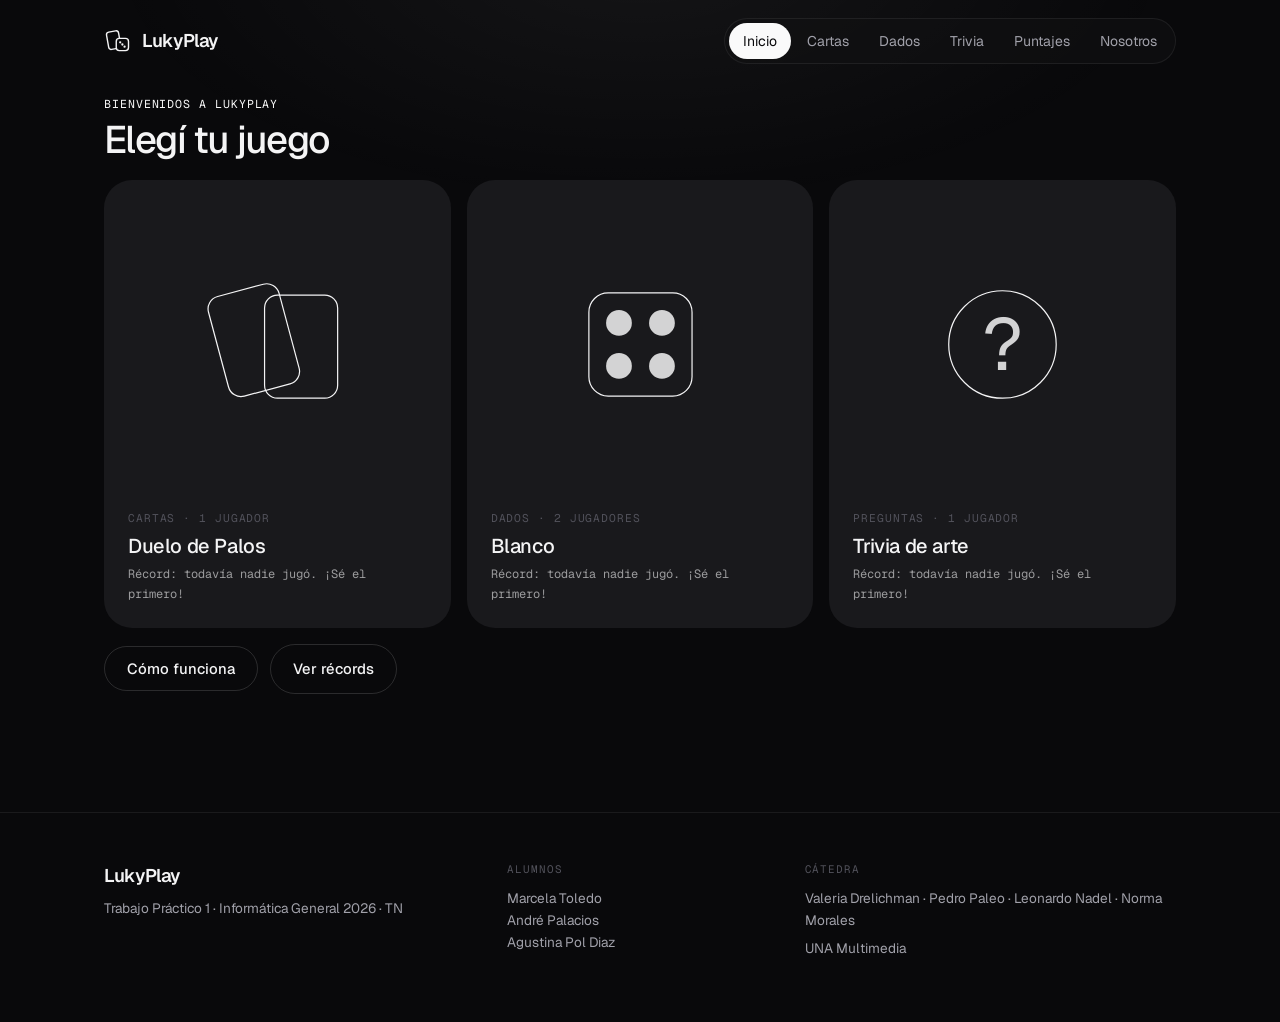
==== commit 2bde613d: "Edits User Cambios de nombre footer" ====
--- a/index.html
+++ b/index.html
@@ -116,7 +116,7 @@
       </div>
       <div>
         <span class="pie-titulo">Alumnos</span>
-        <p>Marcela Toledo<br>André Palacios<br>Agustina Pol Diez</p>
+        <p>Marcela Toledo<br>André Palacios<br>Agustina Pol Diaz</p>
       </div>
       <div>
         <span class="pie-titulo">Cátedra</span>
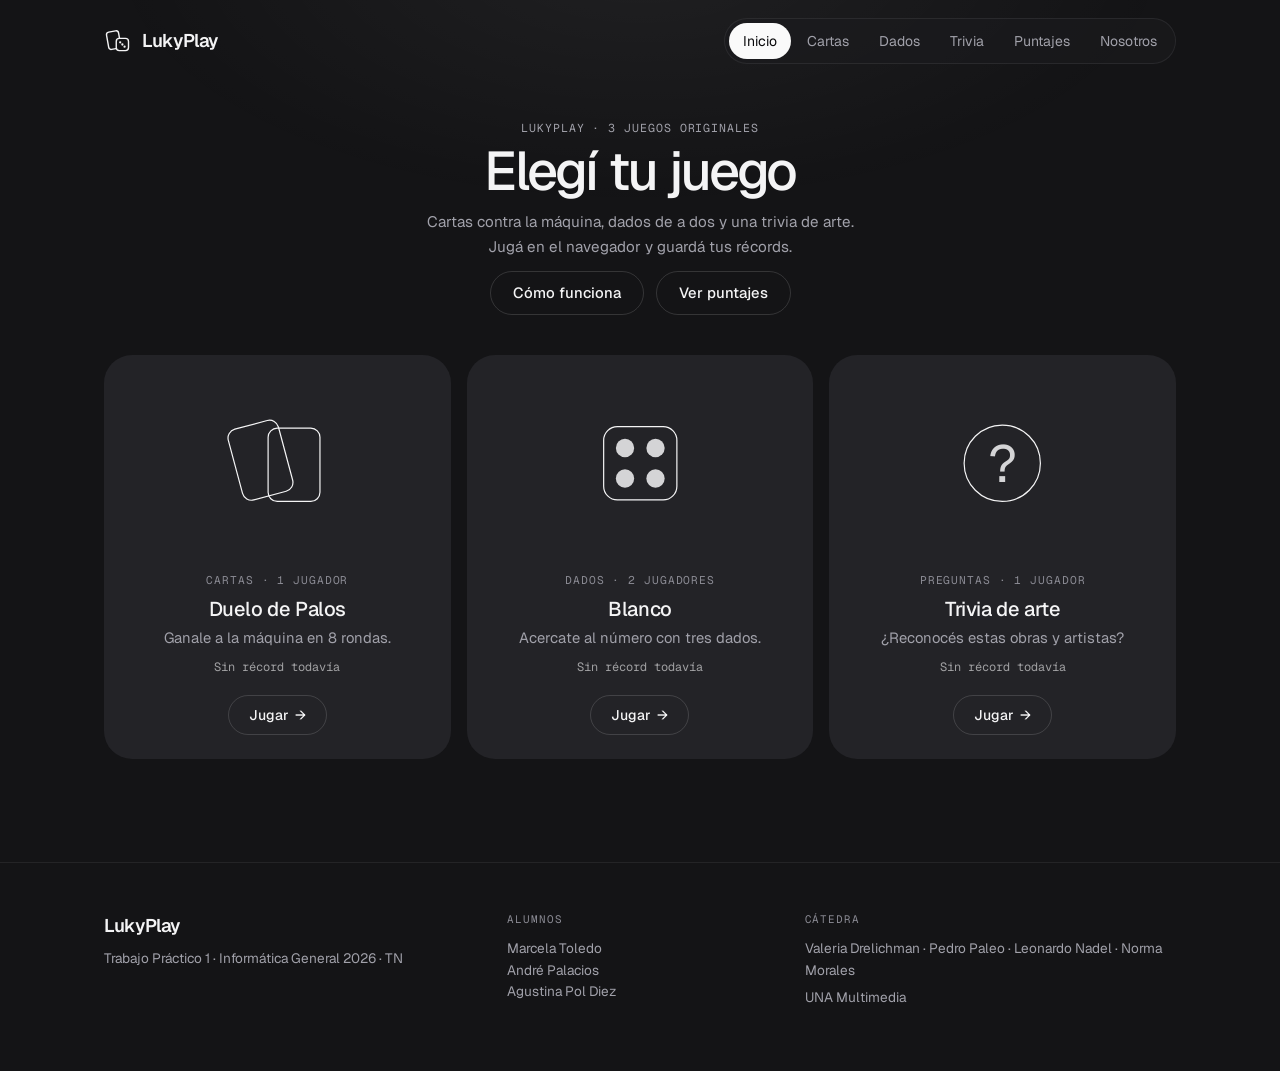
==== commit bbfef46f: "Fix and edits V2 Corrección de colores y acentos, tipografias y disposicion de los textos, al igual " ====
--- a/index.html
+++ b/index.html
@@ -4,18 +4,21 @@
   <meta charset="UTF-8">
   <meta name="viewport" content="width=device-width, initial-scale=1.0">
   <title>LukyPlay | Inicio</title>
+  <meta name="description" content="LukyPlay: tres juegos originales para jugar en el navegador. Duelo de Palos con cartas, Blanco con dados y una trivia de arte.">
+  <link rel="icon" href="img/favicon.svg" type="image/svg+xml">
   <link rel="preconnect" href="https://fonts.googleapis.com">
   <link rel="preconnect" href="https://fonts.gstatic.com" crossorigin>
   <link href="https://fonts.googleapis.com/css2?family=Geist:wght@300..700&family=Geist+Mono:wght@400;500&display=swap" rel="stylesheet">
   <link rel="stylesheet" href="css/estilos.css">
 </head>
 <body class="pagina-compacta">
+  <a class="saltar" href="#contenido">Saltar al contenido</a>
   <header class="encabezado">
     <div class="encabezado-contenido">
       <a class="marca" href="index.html"><img src="img/logo-min.svg" alt="">LukyPlay</a>
       <nav class="menu">
         <ul>
-          <li><a class="activo" href="index.html">Inicio</a></li>
+          <li><a class="activo" aria-current="page" href="index.html">Inicio</a></li>
           <li><a href="cartas.html">Cartas</a></li>
           <li><a href="dados.html">Dados</a></li>
           <li><a href="preguntas.html">Trivia</a></li>
@@ -26,17 +29,22 @@
     </div>
   </header>
 
-  <main>
+  <main id="contenido">
     <!-- Cabecera compacta: el selector de juegos queda como protagonista -->
-    <section class="cabecera-juego">
+    <section class="cabecera-juego cabecera-centrada">
       <div>
-        <span class="sobretitulo">Bienvenidos a LukyPlay</span>
+        <span class="sobretitulo">LukyPlay · 3 juegos originales</span>
         <h1>Elegí tu juego</h1>
-          </div>
-      
+        <p class="bajada">Cartas contra la máquina, dados de a dos y una trivia de arte. Jugá en el navegador y guardá tus récords.</p>
+      </div>
+      <div class="acciones">
+        <button type="button" class="btn btn-secundario" id="btn-reglas">Cómo funciona</button>
+        <a class="btn btn-secundario" href="puntajes.html">Ver puntajes</a>
+      </div>
     </section>
 
-    <section class="selector-juegos" aria-label="Juegos">
+    <section class="selector-juegos" aria-labelledby="titulo-juegos">
+      <h2 class="solo-lector" id="titulo-juegos">Juegos</h2>
       <!-- Selector de juegos: cada tarjeta es un link. Al pasar el mouse
            se ilumina la elegida y se apagan las otras (ver estilos.css, sección 4) -->
       <div class="tarjetas-juegos">
@@ -50,7 +58,9 @@
           <div class="tarjeta-info">
             <span class="etiqueta">Cartas · 1 jugador</span>
             <h3>Duelo de Palos</h3>
+            <p class="tarjeta-desc">Ganale a la máquina en 8 rondas.</p>
             <p class="record-portada" id="record-cartas">Récord: —</p>
+            <span class="tarjeta-cta">Jugar <span aria-hidden="true">→</span></span>
           </div>
         </a>
         <a class="tarjeta-juego" href="dados.html">
@@ -66,7 +76,9 @@
           <div class="tarjeta-info">
             <span class="etiqueta">Dados · 2 jugadores</span>
             <h3>Blanco</h3>
+            <p class="tarjeta-desc">Acercate al número con tres dados.</p>
             <p class="record-portada" id="record-dados">Récord: —</p>
+            <span class="tarjeta-cta">Jugar <span aria-hidden="true">→</span></span>
           </div>
         </a>
         <a class="tarjeta-juego" href="preguntas.html">
@@ -79,14 +91,11 @@
           <div class="tarjeta-info">
             <span class="etiqueta">Preguntas · 1 jugador</span>
             <h3>Trivia de arte</h3>
+            <p class="tarjeta-desc">¿Reconocés estas obras y artistas?</p>
             <p class="record-portada" id="record-preguntas">Récord: —</p>
+            <span class="tarjeta-cta">Jugar <span aria-hidden="true">→</span></span>
           </div>
         </a>
-      </div>
-
-      <div class="acciones">
-        <button type="button" class="btn btn-secundario" id="btn-reglas">Cómo funciona</button>
-        <a class="btn btn-secundario" href="puntajes.html">Ver récords</a>
       </div>
     </section>
 
@@ -99,10 +108,10 @@
           <form method="dialog"><button type="submit" class="btn btn-secundario">Cerrar</button></form>
         </div>
         <ol class="pasos">
-          <li><span class="paso-num">01</span><strong>Elegí un juego</strong>En cada juego, el botón «Cómo se juega» muestra el objetivo y las reglas.</li>
-          <li><span class="paso-num">02</span><strong>Jugá</strong>El panel de estado muestra la ronda, los puntos y lo que podés hacer.</li>
-          <li><span class="paso-num">03</span><strong>Guardá tu puntaje</strong>Al terminar, escribí tu nombre. El récord queda guardado en este navegador.</li>
-          <li><span class="paso-num">04</span><strong>Compará</strong>La tabla de puntajes muestra el top 10 de cada juego.</li>
+          <li><span class="paso-num">01</span><strong>Elegí un juego</strong>«Cómo se juega» explica el objetivo y las reglas.</li>
+          <li><span class="paso-num">02</span><strong>Jugá</strong>Arriba ves la ronda y los puntos; el mensaje te dice qué hacer.</li>
+          <li><span class="paso-num">03</span><strong>Guardá tu puntaje</strong>Al terminar, escribí tu nombre. Se guarda en este navegador.</li>
+          <li><span class="paso-num">04</span><strong>Compará</strong>En Puntajes está el top 10 de cada juego.</li>
         </ol>
       </div>
     </dialog>
@@ -116,7 +125,7 @@
       </div>
       <div>
         <span class="pie-titulo">Alumnos</span>
-        <p>Marcela Toledo<br>André Palacios<br>Agustina Pol Diaz</p>
+        <p>Marcela Toledo<br>André Palacios<br>Agustina Pol Diez</p>
       </div>
       <div>
         <span class="pie-titulo">Cátedra</span>
--- a/css/estilos.css
+++ b/css/estilos.css
@@ -20,15 +20,15 @@
 
 /* ---------- 0. Tokens ---------- */
 :root {
-  --bg: #09090b;
-  --surface: #111113;
-  --surface-2: #19191c;
+  --bg: #141416;
+  --surface: #1b1b1e;
+  --surface-2: #232327;
   --line: rgba(255, 255, 255, 0.07);
   --line-strong: rgba(255, 255, 255, 0.14);
 
   --text: #f4f4f5;
   --muted: #a1a1aa;
-  --faint: #52525b;
+  --faint: #8b8b94;
   --accent: #fafafa;
   --accent-soft: rgba(255, 255, 255, 0.08);
   --accent-ink: #09090b;
@@ -81,7 +81,7 @@
   display: flex;
   flex-direction: column;
   font-family: var(--font);
-  font-size: 16px;
+  font-size: 1rem;
   line-height: 1.6;
   color: var(--text);
   background-color: var(--bg);
@@ -148,6 +148,28 @@
 }
 
 /* ---------- 2. Estructura ---------- */
+/* Link para saltar el menú con el teclado: queda fuera de la pantalla hasta que recibe el foco */
+.saltar {
+  position: absolute;
+  top: -100px;
+  left: 16px;
+  z-index: calc(var(--z-header) + 1);
+  padding: 10px 18px;
+  border-radius: 999px;
+  background-color: var(--accent);
+  font-weight: 500;
+}
+
+a.saltar:link,
+a.saltar:visited {
+  color: var(--accent-ink);
+  text-decoration: none;
+}
+
+.saltar:focus {
+  top: 12px;
+}
+
 .encabezado {
   position: sticky;
   top: 0;
@@ -159,7 +181,7 @@
 
 /* Al bajar, el header gana fondo translúcido y una línea */
 .encabezado.is-scrolled {
-  background-color: rgba(9, 9, 11, 0.72);
+  background-color: rgba(20, 20, 22, 0.72);
   -webkit-backdrop-filter: blur(16px) saturate(140%);
   backdrop-filter: blur(16px) saturate(140%);
   border-bottom-color: var(--line);
@@ -212,7 +234,7 @@
   gap: 2px;
   border: 1px solid var(--line);
   border-radius: 999px;
-  background-color: rgba(17, 17, 19, 0.6);
+  background-color: rgba(27, 27, 30, 0.6);
 }
 
 .menu a:link,
@@ -236,6 +258,29 @@
 .menu a.activo {
   color: var(--accent-ink);
   background-color: var(--accent);
+}
+
+/* En celular el menú queda en una sola fila, debajo de la marca, y se desliza de costado */
+@media (max-width: 720px) {
+  .menu {
+    width: 100%;
+  }
+
+  .menu ul {
+    flex-wrap: nowrap;
+    overflow-x: auto;
+    scrollbar-width: none;
+  }
+
+  .menu li {
+    flex: 0 0 auto;
+  }
+
+  /* Más alto para que sea fácil de tocar con el dedo */
+  .menu a:link,
+  .menu a:visited {
+    padding: 10px 12px;
+  }
 }
 
 main {
@@ -250,7 +295,7 @@
   border-top: 1px solid var(--line);
   color: var(--muted);
   font-size: 0.85rem;
-  padding: 48px 24px 56px;
+  padding: 48px 0 56px;   /* el margen de los costados lo pone .pie-contenido, igual que el main */
 }
 
 /* Marca, alumnos y cátedra en columnas; en celular, una debajo de la otra */
@@ -293,6 +338,16 @@
   }
 }
 
+/* En celular, menos margen a los costados (header, contenido y pie alineados) */
+@media (max-width: 600px) {
+  .encabezado-contenido,
+  main,
+  .pie-contenido {
+    padding-left: 16px;
+    padding-right: 16px;
+  }
+}
+
 /* ---------- 3. Componentes comunes ---------- */
 .panel {
   background-color: var(--surface);
@@ -333,7 +388,7 @@
   font-size: 0.72rem;
   letter-spacing: 0.08em;
   text-transform: uppercase;
-  color: var(--accent);
+  color: var(--muted);
   margin-bottom: 12px;
 }
 
@@ -499,6 +554,7 @@
   font-family: var(--font);
   font-size: 0.925rem;
   font-weight: 500;
+  line-height: 1.25;   /* igual en <button> y en <a>, así quedan de la misma altura */
   text-decoration: none;
   padding: 12px 22px;
   border-radius: 999px;
@@ -571,7 +627,6 @@
   padding: 14px 18px;
   border-radius: var(--radius);
   background-color: var(--surface-2);
-  border: 1px solid var(--line);
   font-weight: 500;
   margin: 12px 0;
   animation: entrar var(--dur-base) var(--ease-out);
@@ -583,13 +638,11 @@
 
 .mensaje-ok {
   background-color: var(--ok-soft);
-  border-color: rgba(74, 222, 128, 0.3);
   color: var(--ok);
 }
 
 .mensaje-error {
   background-color: var(--bad-soft);
-  border-color: rgba(248, 113, 113, 0.3);
   color: var(--bad);
 }
 
@@ -597,21 +650,18 @@
   display: none;
 }
 
-/* Panel de estado: ronda, puntos, tiro, tiempo, vidas, etc. */
+/* Panel de estado: ronda, puntos, tiro, tiempo, vidas, etc.
+   Sin caja: una fila de datos entre dos líneas finas */
 .estado {
   display: grid;
   grid-template-columns: repeat(auto-fit, minmax(130px, 1fr));
-  gap: 1px;
   margin-bottom: 12px;
-  background-color: var(--line);
-  border: 1px solid var(--line);
-  border-radius: var(--radius);
-  overflow: hidden;
+  border-top: 1px solid var(--line);
+  border-bottom: 1px solid var(--line);
 }
 
 .estado-item {
-  background-color: var(--surface);
-  padding: 10px 16px;
+  padding: 10px 16px 10px 0;
 }
 
 .estado-item span {
@@ -630,6 +680,18 @@
   line-height: 1.3;
   color: var(--text);
   font-variant-numeric: tabular-nums;
+}
+
+/* En pantallas angostas, dos columnas parejas */
+@media (max-width: 640px) {
+  .estado {
+    grid-template-columns: repeat(2, minmax(0, 1fr));
+  }
+}
+
+/* Zona de juego: sin caja propia, así la mesa (o los dados) es el único recuadro */
+.juego {
+  margin-bottom: var(--gap);
 }
 
 /* Vidas: glifos de texto monocromos en lugar de emojis */
@@ -705,40 +767,80 @@
   max-width: none;
 }
 
-/* Configuración centrada, sin panel (Dados: nombres de los jugadores) */
-.config-centrada {
+.campo input::placeholder {
+  color: var(--faint);
+}
+
+/* Configuración de la Trivia: cada grupo de opciones, uno debajo del otro */
+.config-opciones {
+  display: flex;
+  flex-direction: column;
+  gap: 20px;
+  margin-bottom: 24px;
+}
+
+.grupo-opciones {
+  border: 0;
+  padding: 0;
+  margin: 0;
+  min-width: 0;
+}
+
+.grupo-opciones legend {
+  padding: 0;
+  margin-bottom: 10px;
+  font-size: 0.8rem;
+  color: var(--muted);
+}
+
+/* Opciones con forma de botón: el radio queda invisible pero sigue funcionando
+   con el teclado (Tab para entrar al grupo y flechas para cambiar) */
+.segmentado {
+  display: flex;
+  flex-wrap: wrap;
+  gap: 8px;
+}
+
+.segmentado label {
+  position: relative;
+  cursor: pointer;
+}
+
+.segmentado input {
+  position: absolute;
+  opacity: 0;
+  width: 1px;
+  height: 1px;
+}
+
+.segmentado span {
+  display: block;
+  min-width: 52px;
+  padding: 10px 18px;
+  border: 1px solid var(--line-strong);
+  border-radius: 999px;
   text-align: center;
-  padding: 48px 0;
-}
-
-.config-centrada h2 {
-  font-size: clamp(2rem, 4vw, 2.6rem);
-  margin-bottom: 32px;
-}
-
-.config-centrada .config-jugadores {
-  gap: 0 20px;
-  max-width: 720px;
-  margin: 0 auto;
-}
-
-.config-centrada .campo input {
-  padding: 18px 26px;
-  font-size: 1.05rem;
-  border-color: transparent;
-  border-radius: 999px;
-  background-color: var(--surface-2);
-}
-
-.config-centrada .campo input::placeholder {
-  color: var(--muted);
-  opacity: 0.6;
-}
-
-.config-centrada .btn {
-  padding: 14px 32px;
-  font-size: 1rem;
-  margin-top: 8px;
+  font-size: 0.925rem;
+  color: var(--muted);
+  transition: background-color var(--dur-fast) var(--ease-ui),
+    border-color var(--dur-fast) var(--ease-ui),
+    color var(--dur-fast) var(--ease-ui);
+}
+
+.segmentado label:hover span {
+  border-color: var(--text);
+  color: var(--text);
+}
+
+.segmentado input:checked + span {
+  background-color: var(--accent);
+  border-color: var(--accent);
+  color: var(--accent-ink);
+}
+
+.segmentado input:focus-visible + span {
+  outline: 2px solid var(--accent);
+  outline-offset: 3px;
 }
 
 /* Texto sólo para lectores de pantalla: el label existe pero no se ve */
@@ -781,12 +883,12 @@
 .icono-juego {
   display: grid;
   place-items: center;
-  aspect-ratio: 1 / 0.95;
+  aspect-ratio: 16 / 10;
 }
 
 /* Trazo fino que toma el color del texto de la tarjeta (currentColor) */
 .icono-juego svg {
-  width: 62%;
+  width: 44%;
   fill: none;
   stroke: currentColor;
   stroke-width: 1.2px;
@@ -806,16 +908,46 @@
 
 .icono-juego text {
   font-family: var(--font);
-  font-size: 34px;
+  font-size: 2.125rem;
   font-weight: 400;
 }
 
 .tarjeta-info {
   padding: 0 24px 24px;
+  text-align: center;
 }
 
 .tarjeta-info h3 {
-  margin-bottom: 8px;
+  margin-bottom: 6px;
+}
+
+.tarjeta-desc {
+  color: var(--muted);
+  font-size: 0.925rem;
+  margin: 0 0 8px;
+}
+
+/* "Jugar" de cada tarjeta: con borde, y se llena al pasar el mouse o al hacer foco */
+.tarjeta-cta {
+  display: inline-flex;
+  align-items: center;
+  gap: 6px;
+  margin-top: 18px;
+  padding: 8px 20px;
+  border: 1px solid var(--line-strong);
+  border-radius: 999px;
+  font-size: 0.875rem;
+  font-weight: 500;
+  transition: background-color var(--dur-fast) var(--ease-ui),
+    border-color var(--dur-fast) var(--ease-ui),
+    color var(--dur-fast) var(--ease-ui);
+}
+
+.tarjeta-juego:hover .tarjeta-cta,
+.tarjeta-juego:focus-visible .tarjeta-cta {
+  background-color: var(--accent);
+  border-color: var(--accent);
+  color: var(--accent-ink);
 }
 
 .etiqueta {
@@ -835,11 +967,31 @@
   margin: 0;
 }
 
+/* En celular la zona del ícono es más baja, para que las tarjetas no ocupen toda la pantalla */
+@media (max-width: 600px) {
+  .tarjeta-juego:link,
+  .tarjeta-juego:visited {
+    border-radius: var(--radius-lg);
+  }
+
+  .icono-juego {
+    aspect-ratio: 5 / 2;
+  }
+
+  .icono-juego svg {
+    width: 26%;
+  }
+
+  .tarjeta-info {
+    padding: 0 16px 20px;
+  }
+}
+
 /* Hover: la tarjeta elegida se ilumina y las otras se apagan.
    Sólo en dispositivos con mouse; con teclado pasa lo mismo al hacer foco. */
 @media (hover: hover) {
   .tarjeta-juego:hover {
-    background-color: #222225;
+    background-color: #2c2c30;
   }
 
   .tarjetas-juegos:hover .tarjeta-juego:not(:hover) {
@@ -915,9 +1067,8 @@
   grid-template-columns: 1fr auto;
   gap: 0 32px;
   background-color: var(--surface);
-  background-image: radial-gradient(100% 70% at 50% 0%, rgba(255, 255, 255, 0.03), transparent 70%);
   border: 1px solid var(--line);
-  border-radius: 28px;
+  border-radius: var(--radius-lg);
   padding: 20px 24px 4px;
 }
 
@@ -964,6 +1115,15 @@
   min-height: calc(var(--carta-ancho) * 1.4);
 }
 
+/* Lugar vacío de cada jugada: un contorno punteado marca dónde va a caer la carta */
+.mano-jugada:empty::before {
+  content: "";
+  width: var(--carta-ancho);
+  height: calc(var(--carta-ancho) * 1.4);
+  border: 1px dashed var(--line-strong);
+  border-radius: 10px;
+}
+
 .carta {
   animation: entrar var(--dur-base) var(--ease-out);
 }
@@ -982,7 +1142,8 @@
   border-radius: 10px;
   background-color: transparent;
   cursor: pointer;
-  transition: box-shadow var(--dur-fast) var(--ease-ui);
+  transition: box-shadow var(--dur-fast) var(--ease-ui),
+    transform var(--dur-fast) var(--ease-ui);
 }
 
 .carta-boton img {
@@ -992,14 +1153,17 @@
   filter: drop-shadow(0 12px 18px rgba(0, 0, 0, 0.5));
 }
 
+/* Al pasar el mouse la carta se levanta un poco, como si la fueras a jugar */
 .carta-boton:hover {
   box-shadow: 0 0 0 2px var(--accent);
+  transform: translateY(-4px);
 }
 
 .carta-boton:disabled,
 .carta-boton:disabled:hover {
   background-color: transparent;
   box-shadow: none;
+  transform: none;
   opacity: 0.4;
   cursor: not-allowed;
 }
@@ -1013,6 +1177,39 @@
 .mano-chica .carta img {
   width: calc(var(--carta-ancho) / 2);
   height: calc(var(--carta-ancho) * 0.7);
+}
+
+/* En celular: cartas más chicas, la mano entra en una fila
+   y la carta de mesa queda al lado de las dos jugadas */
+@media (max-width: 600px) {
+  :root {
+    --carta-ancho: 52px;
+  }
+
+  .mesa {
+    padding: 14px 12px 4px;
+  }
+
+  .fila-mesa {
+    flex-wrap: nowrap;
+    gap: 10px;
+  }
+
+  /* Los rótulos pueden ocupar dos líneas: las cartas van abajo para quedar alineadas */
+  .fila-mesa .zona-mano {
+    flex: 1 1 0;
+    min-width: 0;
+    display: flex;
+    flex-direction: column;
+  }
+
+  .fila-mesa .mano {
+    margin-top: auto;
+  }
+
+  .mano {
+    gap: 6px;
+  }
 }
 
 /* ---------- 6. Juego de dados (Blanco) ---------- */
@@ -1032,15 +1229,11 @@
   padding: 16px 14px 6px;
   background-color: var(--surface);
   border: 1px solid var(--line);
-  border-radius: 28px;
+  border-radius: var(--radius-lg);
   margin-bottom: 16px;
   text-align: center;
 }
 
-.zona-objetivo {
-  background-image: radial-gradient(80% 80% at 50% 0%, rgba(248, 113, 113, 0.07), transparent 70%);
-}
-
 .titulo-dados {
   font-size: 1.15rem;
   color: var(--muted);
@@ -1050,6 +1243,12 @@
   color: var(--text);
   font-size: 1.6em;
   font-variant-numeric: tabular-nums;
+}
+
+/* Nombre del jugador que tiene el turno */
+.titulo-dados strong {
+  color: var(--text);
+  font-weight: inherit;
 }
 
 .fila-dados {
@@ -1134,17 +1333,16 @@
   flex: 1 1 380px;
   display: flex;
   flex-wrap: wrap;
-  gap: 10px;
-}
-
+  gap: 16px;
+}
+
+/* Cada jugador sin caja, entre dos líneas como el panel de estado */
 .marcador-jugador {
   flex: 1 1 160px;
-  padding: 14px 18px;
-  border: 1px solid var(--line);
-  border-radius: var(--radius);
-  background-color: var(--surface);
-  transition: border-color var(--dur-base) var(--ease-ui),
-    box-shadow var(--dur-base) var(--ease-ui);
+  padding: 10px 0;
+  border-top: 1px solid var(--line);
+  border-bottom: 1px solid var(--line);
+  transition: box-shadow var(--dur-base) var(--ease-ui);
 }
 
 .marcador-jugador strong {
@@ -1153,10 +1351,9 @@
   font-size: 1.1rem;
 }
 
-/* Jugador que tiene el turno */
+/* Jugador que tiene el turno: la línea de arriba se vuelve blanca */
 .marcador-activo {
-  border-color: var(--accent);
-  box-shadow: 0 0 0 4px var(--accent-soft);
+  box-shadow: inset 0 2px 0 var(--accent);
 }
 
 /* Jugador sin vidas */
@@ -1169,6 +1366,11 @@
   text-align: center;
   color: var(--faint);
   font-size: 0.875rem;
+}
+
+/* Cuando no se pueden guardar dados la ayuda se esconde, pero sigue ocupando su lugar */
+.ayuda-dados.inactiva {
+  visibility: hidden;
 }
 
 /* ---------- 7. Juego de preguntas (Trivia) ---------- */
@@ -1185,6 +1387,13 @@
   border-radius: 999px;
   background-color: var(--accent);
   box-shadow: 0 0 16px rgba(255, 255, 255, 0.35);
+  /* Dura lo mismo que un segundo del temporizador: la barra se vacía de forma continua */
+  transition: width 1s linear;
+}
+
+/* Al empezar una pregunta la barra vuelve llena de golpe */
+.barra-tiempo-relleno.sin-transicion {
+  transition: none;
 }
 
 .alerta {
@@ -1269,6 +1478,9 @@
 }
 
 .opcion {
+  display: flex;
+  align-items: center;
+  gap: 12px;
   font-family: var(--font);
   font-size: 1rem;
   text-align: left;
@@ -1286,6 +1498,20 @@
   border-color: var(--text);
 }
 
+/* Número de la opción: también es su tecla (1 a 4) */
+.opcion-tecla {
+  flex: none;
+  display: grid;
+  place-items: center;
+  width: 24px;
+  height: 24px;
+  border: 1px solid var(--line-strong);
+  border-radius: 6px;
+  font-family: var(--font-mono);
+  font-size: 0.72rem;
+  color: var(--muted);
+}
+
 .opcion:disabled,
 .opcion:disabled:hover {
   border-color: var(--line);
@@ -1357,13 +1583,101 @@
 }
 
 /* ---------- 8. Puntajes y Nosotros ---------- */
+/* Cada panel con su propio alto: un juego sin récords no se estira para igualar a los otros */
 .grilla-puntajes {
   display: grid;
   grid-template-columns: repeat(auto-fit, minmax(320px, 1fr));
+  align-items: start;
   gap: var(--gap);
 }
 
+/* Título del juego a la izquierda y "Jugar" a la derecha */
+.ranking-cabecera {
+  display: flex;
+  align-items: flex-start;
+  justify-content: space-between;
+  gap: 12px;
+}
+
+.ranking-cabecera h2 {
+  margin-bottom: 16px;
+}
+
+.link-jugar {
+  flex: none;
+  padding: 6px 14px;
+  border: 1px solid var(--line-strong);
+  border-radius: 999px;
+  font-size: 0.825rem;
+  font-weight: 500;
+  transition: background-color var(--dur-fast) var(--ease-ui),
+    border-color var(--dur-fast) var(--ease-ui),
+    color var(--dur-fast) var(--ease-ui);
+}
+
+a.link-jugar:link,
+a.link-jugar:visited {
+  color: var(--text);
+  text-decoration: none;
+}
+
+a.link-jugar:hover {
+  background-color: var(--accent);
+  border-color: var(--accent);
+  color: var(--accent-ink);
+}
+
+/* Rótulos de las columnas del ranking, alineados con el nombre y el puntaje */
+.lista-columnas {
+  display: flex;
+  justify-content: space-between;
+  margin-top: 8px;
+  padding: 0 0 6px 44px;
+  border-bottom: 1px solid var(--line);
+  font-family: var(--font-mono);
+  font-size: 0.68rem;
+  letter-spacing: 0.08em;
+  text-transform: uppercase;
+  color: var(--faint);
+}
+
 .grilla-puntajes .panel {
+  margin: 0;
+}
+
+.grilla-puntajes .sobretitulo {
+  margin-bottom: 6px;
+}
+
+/* Partidas y promedio de cada juego, arriba de su ranking */
+.grilla-puntajes .estado {
+  margin-bottom: 8px;
+}
+
+/* Borrar récords: texto a la izquierda y botón a la derecha, separado del ranking por una línea */
+.zona-borrar {
+  display: flex;
+  flex-wrap: wrap;
+  align-items: center;
+  justify-content: space-between;
+  gap: 16px 32px;
+  margin-top: 48px;
+  padding-top: 24px;
+  border-top: 1px solid var(--line);
+}
+
+.zona-borrar h2 {
+  font-size: 1.1rem;
+  letter-spacing: -0.01em;
+  margin-bottom: 4px;
+}
+
+.zona-borrar .bajada {
+  font-size: 0.9rem;
+  margin: 0;
+}
+
+.zona-borrar .acciones {
   margin: 0;
 }
 
@@ -1382,7 +1696,7 @@
   grid-template-columns: 32px 1fr auto;
   align-items: baseline;
   gap: 12px;
-  padding: 14px 0;
+  padding: 10px 0;
   border-bottom: 1px solid var(--line);
 }
 
@@ -1415,14 +1729,46 @@
   white-space: nowrap;
 }
 
-/* El primer puesto resalta sólo con peso y contraste */
+/* El primer puesto es el récord: nombre y puntaje más grandes */
+.lista-records li:first-child {
+  padding: 16px 0;
+}
+
 .lista-records li:first-child::before,
 .lista-records li:first-child .record-puntaje {
   color: var(--text);
 }
 
 .lista-records li:first-child .record-nombre {
+  font-size: 1.1rem;
   font-weight: 500;
+}
+
+.lista-records li:first-child .record-puntaje {
+  font-family: var(--font);
+  font-size: 1.5rem;
+  font-weight: 500;
+  letter-spacing: -0.02em;
+}
+
+/* Puestos del jugador actual: el nombre en blanco y una etiqueta "Vos" */
+.record-propio .record-nombre {
+  font-weight: 500;
+}
+
+.etiqueta-vos {
+  display: inline-block;
+  margin-left: 8px;
+  padding: 1px 8px;
+  border-radius: 999px;
+  background-color: var(--accent);
+  color: var(--accent-ink);
+  font-family: var(--font-mono);
+  font-size: 0.65rem;
+  font-weight: 500;
+  letter-spacing: 0.06em;
+  text-transform: uppercase;
+  vertical-align: 2px;
 }
 
 .sin-datos {
@@ -1438,17 +1784,21 @@
   margin: 0 0 var(--gap);
 }
 
+/* Integrantes sin caja: una línea arriba, y el avatar al lado del nombre */
 .integrante {
-  background-color: var(--surface);
-  border: 1px solid var(--line);
-  border-radius: var(--radius-lg);
-  padding: 24px;
+  display: grid;
+  grid-template-columns: 56px 1fr;
+  column-gap: 16px;
+  row-gap: 2px;
+  padding-top: 24px;
+  border-top: 1px solid var(--line-strong);
 }
 
 .avatar {
+  grid-row: 1 / 3;
   width: 56px;
   height: 56px;
-  margin: 0 0 40px;
+  margin: 0;
   border-radius: 50%;
   border: 1px solid var(--line-strong);
   background-color: var(--surface-2);
@@ -1461,7 +1811,12 @@
 }
 
 .integrante h3 {
-  margin-bottom: 4px;
+  align-self: end;
+  margin: 0;
+}
+
+.integrante p {
+  align-self: start;
 }
 
 .integrante p {
@@ -1471,15 +1826,15 @@
 
 /* ---------- 9. Cabeceras, bloques y Nosotros (proceso, mapa, stack) ---------- */
 .cabecera {
-  padding: clamp(16px, 4vw, 48px) 0 var(--space-section);
+  padding: 0 0 clamp(48px, 6vw, 80px);
 }
 
 .cabecera h1 {
-  font-size: clamp(2.8rem, 8vw, 6rem);
-  line-height: 0.95;
-  letter-spacing: -0.05em;
-  max-width: 12ch;
-  margin-bottom: 28px;
+  font-size: clamp(2.4rem, 6vw, 4.2rem);
+  line-height: 1;
+  letter-spacing: -0.045em;
+  max-width: 16ch;
+  margin-bottom: 20px;
 }
 
 /* Páginas de juego y puntajes: menos aire arriba para que el contenido quede a la vista */
@@ -1491,11 +1846,11 @@
   padding: 20px;
 }
 
-/* Cabecera compacta: título a la izquierda y el botón de reglas a la derecha */
+/* Cabecera compacta: título a la izquierda y el botón de reglas a la derecha, centrado en altura */
 .cabecera-juego {
   display: flex;
   flex-wrap: wrap;
-  align-items: flex-end;
+  align-items: center;
   justify-content: space-between;
   gap: 12px 24px;
   padding-bottom: 16px;
@@ -1525,6 +1880,28 @@
   font-size: 0.95rem;
   max-width: none;
   margin: 0;
+}
+
+/* Portada: todo centrado, con los botones debajo del texto */
+.cabecera-centrada {
+  flex-direction: column;
+  align-items: center;
+  text-align: center;
+  padding: 24px 0 40px;
+}
+
+.cabecera-centrada > div {
+  flex: none;
+}
+
+.cabecera-centrada h1 {
+  font-size: clamp(2.2rem, 5vw, 3.4rem);
+  margin-bottom: 12px;
+}
+
+.cabecera-centrada .bajada {
+  max-width: 46ch;
+  margin: 0 auto;
 }
 
 /* Ventana de reglas (<dialog>): se abre encima del juego sin moverlo */
@@ -1547,7 +1924,14 @@
 
 /* El padding va adentro: así un clic en el fondo oscuro llega al <dialog> y lo cierra */
 .ventana-contenido {
-  padding: 24px;
+  padding: clamp(20px, 4vw, 36px);
+}
+
+/* Adentro de la ventana las dos columnas van sin caja, separadas sólo por el espacio */
+.ventana-reglas .panel {
+  background-color: transparent;
+  border: 0;
+  padding: 0;
 }
 
 .ventana-cabecera {
@@ -1563,6 +1947,7 @@
 }
 
 .ventana-reglas .intro-juego {
+  gap: 24px 48px;
   margin-bottom: 0;
 }
 
@@ -1603,19 +1988,35 @@
 
 /* Cada bloque: título a la izquierda, contenido debajo */
 .bloque {
-  padding-top: 40px;
-  margin-bottom: var(--space-section);
+  padding-top: 32px;
+  margin-bottom: clamp(48px, 6vw, 80px);
   border-top: 1px solid var(--line);
 }
 
+/* El último bloque no suma margen: el main ya deja aire antes del pie */
+.bloque:last-child {
+  margin-bottom: 0;
+}
+
 .bloque-titulo {
-  margin-bottom: 36px;
-}
-
-.bloque-titulo h2 {
-  font-size: clamp(2rem, 4.5vw, 3.2rem);
-  letter-spacing: -0.04em;
-  margin-bottom: 12px;
+  margin-bottom: 28px;
+}
+
+/* Mismo tamaño que los títulos de las otras páginas, para que la jerarquía sea pareja */
+.bloque-titulo h2,
+.cierre h2 {
+  font-size: clamp(1.6rem, 3vw, 2.2rem);
+  letter-spacing: -0.035em;
+  margin-bottom: 10px;
+}
+
+/* Cierre de Nosotros: invitación a jugar, centrada */
+.cierre {
+  text-align: center;
+}
+
+.cierre .bajada {
+  margin: 0 auto 24px;
 }
 
 /* Proceso: pasos en columnas, con línea de tiempo arriba */
@@ -1789,9 +2190,27 @@
   }
 }
 
-@media (max-width: 520px) {
+/* En celular: números del proceso más chicos y el mapa sigue en dos columnas */
+@media (max-width: 600px) {
+  .proceso li {
+    padding: 20px 0 4px;
+  }
+
+  .proceso .paso-num {
+    font-size: 1.8rem;
+    margin-bottom: 10px;
+  }
+
   .mapa {
-    grid-template-columns: 1fr;
+    gap: 32px 12px;
+  }
+
+  .mapa-columna {
+    padding-left: 14px;
+  }
+
+  .mapa-columna .mapa-nodo::before {
+    left: -18px;
   }
 }
 
@@ -1849,6 +2268,11 @@
   outline-offset: 3px;
 }
 
+/* Títulos y la pregunta reciben el foco por código (tabindex="-1"): no hace falta marcarlos */
+[tabindex="-1"]:focus {
+  outline: none;
+}
+
 @media (prefers-reduced-motion: reduce) {
   html {
     scroll-behavior: auto;
